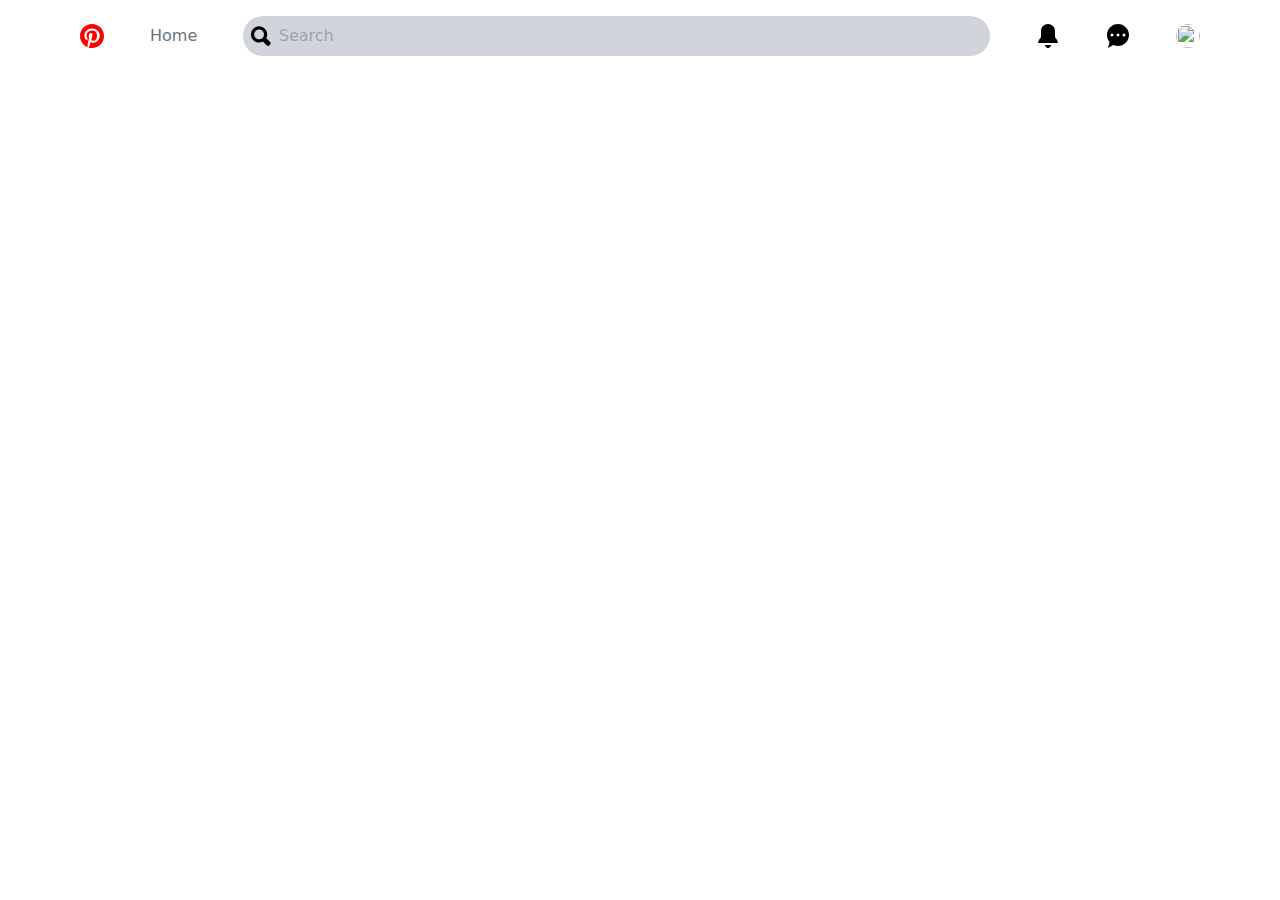
==== index.html @ 14dfcf89 "first commit" ====
<html lang="en">

<head>
    <meta charset="UTF-8">
    <meta name="viewport" content="width=device-width, initial-scale=1.0">
    <link rel="stylesheet" href="./CSS/output.css">
    <link rel="preconnect" href="https://fonts.googleapis.com">
    <link rel="preconnect" href="https://fonts.gstatic.com" crossorigin>
    <link
        href="https://fonts.googleapis.com/css2?family=Poppins:ital,wght@0,200;0,300;1,100;1,200&family=Roboto:ital,wght@0,300;1,300;1,400&display=swap"
        rel="stylesheet">
    <title>HBO</title>
</head>

<body class="m-0 p-0">
    <nav class="w-full fixed bg-white">
        <div class="flex justify-around p-4 lg:px-20 text-gray-500">
            <div class="flex justify-between items-center gap-2 lg:gap-4 w-full">
                <svg class="gUZ GjR U9O kVc" fill="red" height="24" width="24" viewBox="0 0 24 24" aria-hidden="true"
                    aria-label="" role="img">
                    <path
                        d="M0 12c0 5.123 3.211 9.497 7.73 11.218-.11-.937-.227-2.482.025-3.566.217-.932 1.401-5.938 1.401-5.938s-.357-.715-.357-1.774c0-1.66.962-2.9 2.161-2.9 1.02 0 1.512.765 1.512 1.682 0 1.025-.653 2.557-.99 3.978-.281 1.189.597 2.159 1.769 2.159 2.123 0 3.756-2.239 3.756-5.471 0-2.861-2.056-4.86-4.991-4.86-3.398 0-5.393 2.549-5.393 5.184 0 1.027.395 2.127.889 2.726a.36.36 0 0 1 .083.343c-.091.378-.293 1.189-.332 1.355-.053.218-.173.265-.4.159-1.492-.694-2.424-2.875-2.424-4.627 0-3.769 2.737-7.229 7.892-7.229 4.144 0 7.365 2.953 7.365 6.899 0 4.117-2.595 7.431-6.199 7.431-1.211 0-2.348-.63-2.738-1.373 0 0-.599 2.282-.744 2.84-.282 1.084-1.064 2.456-1.549 3.235C9.584 23.815 10.77 24 12 24c6.627 0 12-5.373 12-12S18.627 0 12 0 0 5.373 0 12">
                    </path>
                </svg>
                <P>Home</P>
                <svg class="gUZ ztu U9O kVc md:hidden" height="20" width="20" viewBox="0 0 24 24" aria-hidden="true"
                    aria-label="" role="img">
                    <path
                        d="M10 16c-3.31 0-6-2.69-6-6s2.69-6 6-6 6 2.69 6 6-2.69 6-6 6m13.12 2.88-4.26-4.26A9.842 9.842 0 0 0 20 10c0-5.52-4.48-10-10-10S0 4.48 0 10s4.48 10 10 10c1.67 0 3.24-.41 4.62-1.14l4.26 4.26a3 3 0 0 0 4.24 0 3 3 0 0 0 0-4.24">
                    </path>
                </svg>
                <div class="md:flex justify-start items-center hidden bg-gray-300 w-2/3 p-2 rounded-3xl">
                    <svg class="gUZ ztu U9O kVc" height="20" width="20" viewBox="0 0 24 24" aria-hidden="true"
                        aria-label="" role="img">
                        <path
                            d="M10 16c-3.31 0-6-2.69-6-6s2.69-6 6-6 6 2.69 6 6-2.69 6-6 6m13.12 2.88-4.26-4.26A9.842 9.842 0 0 0 20 10c0-5.52-4.48-10-10-10S0 4.48 0 10s4.48 10 10 10c1.67 0 3.24-.41 4.62-1.14l4.26 4.26a3 3 0 0 0 4.24 0 3 3 0 0 0 0-4.24">
                        </path>
                    </svg>
                    <input type="text" placeholder="Search"
                        class="bg-gray-300 border-none pl-2 w-full appearance-none focus:outline-none ">
                </div>

                <svg class="gUZ ztu U9O kVc" height="24" width="24" viewBox="0 0 24 24" aria-hidden="true" aria-label=""
                    role="img">
                    <path
                        d="M12 24c-1.66 0-3-1.34-3-3h6c0 1.66-1.34 3-3 3zm7-10.83c1.58 1.52 2.67 3.55 3 5.83H2c.33-2.28 1.42-4.31 3-5.83V7c0-3.87 3.13-7 7-7s7 3.13 7 7v6.17z">
                    </path>
                </svg>
                <svg class="Hn_ gUZ ztu U9O kVc" height="24" width="24" viewBox="0 0 24 24" aria-hidden="true"
                    aria-label="" role="img">
                    <path
                        d="M18 12.5a1.5 1.5 0 1 1 .001-3.001A1.5 1.5 0 0 1 18 12.5m-6 0a1.5 1.5 0 1 1 .001-3.001A1.5 1.5 0 0 1 12 12.5m-6 0a1.5 1.5 0 1 1 .001-3.001A1.5 1.5 0 0 1 6 12.5M12 0C5.925 0 1 4.925 1 11c0 2.653.94 5.086 2.504 6.986L2 24l5.336-3.049A10.93 10.93 0 0 0 12 22c6.075 0 11-4.925 11-11S18.075 0 12 0">
                    </path>
                </svg>
                <img alt="Karera Olivier" class="w-6 rounded-2xl hCL kVc L4E MIw" fetchpriority="auto" loading="auto"
                    src="https://i.pinimg.com/75x75_RS/62/78/2d/62782d106c6c6eb174f554edb1dd1403.jpg">
            </div>

        </div>
    </nav>

    

</body>

</html>
---- CSS/output.css ----
/*
! tailwindcss v3.3.2 | MIT License | https://tailwindcss.com
*/

/*
1. Prevent padding and border from affecting element width. (https://github.com/mozdevs/cssremedy/issues/4)
2. Allow adding a border to an element by just adding a border-width. (https://github.com/tailwindcss/tailwindcss/pull/116)
*/

*,
::before,
::after {
  box-sizing: border-box;
  /* 1 */
  border-width: 0;
  /* 2 */
  border-style: solid;
  /* 2 */
  border-color: #e5e7eb;
  /* 2 */
}

::before,
::after {
  --tw-content: '';
}

/*
1. Use a consistent sensible line-height in all browsers.
2. Prevent adjustments of font size after orientation changes in iOS.
3. Use a more readable tab size.
4. Use the user's configured `sans` font-family by default.
5. Use the user's configured `sans` font-feature-settings by default.
6. Use the user's configured `sans` font-variation-settings by default.
*/

html {
  line-height: 1.5;
  /* 1 */
  -webkit-text-size-adjust: 100%;
  /* 2 */
  -moz-tab-size: 4;
  /* 3 */
  -o-tab-size: 4;
     tab-size: 4;
  /* 3 */
  font-family: ui-sans-serif, system-ui, -apple-system, BlinkMacSystemFont, "Segoe UI", Roboto, "Helvetica Neue", Arial, "Noto Sans", sans-serif, "Apple Color Emoji", "Segoe UI Emoji", "Segoe UI Symbol", "Noto Color Emoji";
  /* 4 */
  font-feature-settings: normal;
  /* 5 */
  font-variation-settings: normal;
  /* 6 */
}

/*
1. Remove the margin in all browsers.
2. Inherit line-height from `html` so users can set them as a class directly on the `html` element.
*/

body {
  margin: 0;
  /* 1 */
  line-height: inherit;
  /* 2 */
}

/*
1. Add the correct height in Firefox.
2. Correct the inheritance of border color in Firefox. (https://bugzilla.mozilla.org/show_bug.cgi?id=190655)
3. Ensure horizontal rules are visible by default.
*/

hr {
  height: 0;
  /* 1 */
  color: inherit;
  /* 2 */
  border-top-width: 1px;
  /* 3 */
}

/*
Add the correct text decoration in Chrome, Edge, and Safari.
*/

abbr:where([title]) {
  -webkit-text-decoration: underline dotted;
          text-decoration: underline dotted;
}

/*
Remove the default font size and weight for headings.
*/

h1,
h2,
h3,
h4,
h5,
h6 {
  font-size: inherit;
  font-weight: inherit;
}

/*
Reset links to optimize for opt-in styling instead of opt-out.
*/

a {
  color: inherit;
  text-decoration: inherit;
}

/*
Add the correct font weight in Edge and Safari.
*/

b,
strong {
  font-weight: bolder;
}

/*
1. Use the user's configured `mono` font family by default.
2. Correct the odd `em` font sizing in all browsers.
*/

code,
kbd,
samp,
pre {
  font-family: ui-monospace, SFMono-Regular, Menlo, Monaco, Consolas, "Liberation Mono", "Courier New", monospace;
  /* 1 */
  font-size: 1em;
  /* 2 */
}

/*
Add the correct font size in all browsers.
*/

small {
  font-size: 80%;
}

/*
Prevent `sub` and `sup` elements from affecting the line height in all browsers.
*/

sub,
sup {
  font-size: 75%;
  line-height: 0;
  position: relative;
  vertical-align: baseline;
}

sub {
  bottom: -0.25em;
}

sup {
  top: -0.5em;
}

/*
1. Remove text indentation from table contents in Chrome and Safari. (https://bugs.chromium.org/p/chromium/issues/detail?id=999088, https://bugs.webkit.org/show_bug.cgi?id=201297)
2. Correct table border color inheritance in all Chrome and Safari. (https://bugs.chromium.org/p/chromium/issues/detail?id=935729, https://bugs.webkit.org/show_bug.cgi?id=195016)
3. Remove gaps between table borders by default.
*/

table {
  text-indent: 0;
  /* 1 */
  border-color: inherit;
  /* 2 */
  border-collapse: collapse;
  /* 3 */
}

/*
1. Change the font styles in all browsers.
2. Remove the margin in Firefox and Safari.
3. Remove default padding in all browsers.
*/

button,
input,
optgroup,
select,
textarea {
  font-family: inherit;
  /* 1 */
  font-size: 100%;
  /* 1 */
  font-weight: inherit;
  /* 1 */
  line-height: inherit;
  /* 1 */
  color: inherit;
  /* 1 */
  margin: 0;
  /* 2 */
  padding: 0;
  /* 3 */
}

/*
Remove the inheritance of text transform in Edge and Firefox.
*/

button,
select {
  text-transform: none;
}

/*
1. Correct the inability to style clickable types in iOS and Safari.
2. Remove default button styles.
*/

button,
[type='button'],
[type='reset'],
[type='submit'] {
  -webkit-appearance: button;
  /* 1 */
  background-color: transparent;
  /* 2 */
  background-image: none;
  /* 2 */
}

/*
Use the modern Firefox focus style for all focusable elements.
*/

:-moz-focusring {
  outline: auto;
}

/*
Remove the additional `:invalid` styles in Firefox. (https://github.com/mozilla/gecko-dev/blob/2f9eacd9d3d995c937b4251a5557d95d494c9be1/layout/style/res/forms.css#L728-L737)
*/

:-moz-ui-invalid {
  box-shadow: none;
}

/*
Add the correct vertical alignment in Chrome and Firefox.
*/

progress {
  vertical-align: baseline;
}

/*
Correct the cursor style of increment and decrement buttons in Safari.
*/

::-webkit-inner-spin-button,
::-webkit-outer-spin-button {
  height: auto;
}

/*
1. Correct the odd appearance in Chrome and Safari.
2. Correct the outline style in Safari.
*/

[type='search'] {
  -webkit-appearance: textfield;
  /* 1 */
  outline-offset: -2px;
  /* 2 */
}

/*
Remove the inner padding in Chrome and Safari on macOS.
*/

::-webkit-search-decoration {
  -webkit-appearance: none;
}

/*
1. Correct the inability to style clickable types in iOS and Safari.
2. Change font properties to `inherit` in Safari.
*/

::-webkit-file-upload-button {
  -webkit-appearance: button;
  /* 1 */
  font: inherit;
  /* 2 */
}

/*
Add the correct display in Chrome and Safari.
*/

summary {
  display: list-item;
}

/*
Removes the default spacing and border for appropriate elements.
*/

blockquote,
dl,
dd,
h1,
h2,
h3,
h4,
h5,
h6,
hr,
figure,
p,
pre {
  margin: 0;
}

fieldset {
  margin: 0;
  padding: 0;
}

legend {
  padding: 0;
}

ol,
ul,
menu {
  list-style: none;
  margin: 0;
  padding: 0;
}

/*
Prevent resizing textareas horizontally by default.
*/

textarea {
  resize: vertical;
}

/*
1. Reset the default placeholder opacity in Firefox. (https://github.com/tailwindlabs/tailwindcss/issues/3300)
2. Set the default placeholder color to the user's configured gray 400 color.
*/

input::-moz-placeholder, textarea::-moz-placeholder {
  opacity: 1;
  /* 1 */
  color: #9ca3af;
  /* 2 */
}

input::placeholder,
textarea::placeholder {
  opacity: 1;
  /* 1 */
  color: #9ca3af;
  /* 2 */
}

/*
Set the default cursor for buttons.
*/

button,
[role="button"] {
  cursor: pointer;
}

/*
Make sure disabled buttons don't get the pointer cursor.
*/

:disabled {
  cursor: default;
}

/*
1. Make replaced elements `display: block` by default. (https://github.com/mozdevs/cssremedy/issues/14)
2. Add `vertical-align: middle` to align replaced elements more sensibly by default. (https://github.com/jensimmons/cssremedy/issues/14#issuecomment-634934210)
   This can trigger a poorly considered lint error in some tools but is included by design.
*/

img,
svg,
video,
canvas,
audio,
iframe,
embed,
object {
  display: block;
  /* 1 */
  vertical-align: middle;
  /* 2 */
}

/*
Constrain images and videos to the parent width and preserve their intrinsic aspect ratio. (https://github.com/mozdevs/cssremedy/issues/14)
*/

img,
video {
  max-width: 100%;
  height: auto;
}

/* Make elements with the HTML hidden attribute stay hidden by default */

[hidden] {
  display: none;
}

*, ::before, ::after {
  --tw-border-spacing-x: 0;
  --tw-border-spacing-y: 0;
  --tw-translate-x: 0;
  --tw-translate-y: 0;
  --tw-rotate: 0;
  --tw-skew-x: 0;
  --tw-skew-y: 0;
  --tw-scale-x: 1;
  --tw-scale-y: 1;
  --tw-pan-x:  ;
  --tw-pan-y:  ;
  --tw-pinch-zoom:  ;
  --tw-scroll-snap-strictness: proximity;
  --tw-gradient-from-position:  ;
  --tw-gradient-via-position:  ;
  --tw-gradient-to-position:  ;
  --tw-ordinal:  ;
  --tw-slashed-zero:  ;
  --tw-numeric-figure:  ;
  --tw-numeric-spacing:  ;
  --tw-numeric-fraction:  ;
  --tw-ring-inset:  ;
  --tw-ring-offset-width: 0px;
  --tw-ring-offset-color: #fff;
  --tw-ring-color: rgb(59 130 246 / 0.5);
  --tw-ring-offset-shadow: 0 0 #0000;
  --tw-ring-shadow: 0 0 #0000;
  --tw-shadow: 0 0 #0000;
  --tw-shadow-colored: 0 0 #0000;
  --tw-blur:  ;
  --tw-brightness:  ;
  --tw-contrast:  ;
  --tw-grayscale:  ;
  --tw-hue-rotate:  ;
  --tw-invert:  ;
  --tw-saturate:  ;
  --tw-sepia:  ;
  --tw-drop-shadow:  ;
  --tw-backdrop-blur:  ;
  --tw-backdrop-brightness:  ;
  --tw-backdrop-contrast:  ;
  --tw-backdrop-grayscale:  ;
  --tw-backdrop-hue-rotate:  ;
  --tw-backdrop-invert:  ;
  --tw-backdrop-opacity:  ;
  --tw-backdrop-saturate:  ;
  --tw-backdrop-sepia:  ;
}

::backdrop {
  --tw-border-spacing-x: 0;
  --tw-border-spacing-y: 0;
  --tw-translate-x: 0;
  --tw-translate-y: 0;
  --tw-rotate: 0;
  --tw-skew-x: 0;
  --tw-skew-y: 0;
  --tw-scale-x: 1;
  --tw-scale-y: 1;
  --tw-pan-x:  ;
  --tw-pan-y:  ;
  --tw-pinch-zoom:  ;
  --tw-scroll-snap-strictness: proximity;
  --tw-gradient-from-position:  ;
  --tw-gradient-via-position:  ;
  --tw-gradient-to-position:  ;
  --tw-ordinal:  ;
  --tw-slashed-zero:  ;
  --tw-numeric-figure:  ;
  --tw-numeric-spacing:  ;
  --tw-numeric-fraction:  ;
  --tw-ring-inset:  ;
  --tw-ring-offset-width: 0px;
  --tw-ring-offset-color: #fff;
  --tw-ring-color: rgb(59 130 246 / 0.5);
  --tw-ring-offset-shadow: 0 0 #0000;
  --tw-ring-shadow: 0 0 #0000;
  --tw-shadow: 0 0 #0000;
  --tw-shadow-colored: 0 0 #0000;
  --tw-blur:  ;
  --tw-brightness:  ;
  --tw-contrast:  ;
  --tw-grayscale:  ;
  --tw-hue-rotate:  ;
  --tw-invert:  ;
  --tw-saturate:  ;
  --tw-sepia:  ;
  --tw-drop-shadow:  ;
  --tw-backdrop-blur:  ;
  --tw-backdrop-brightness:  ;
  --tw-backdrop-contrast:  ;
  --tw-backdrop-grayscale:  ;
  --tw-backdrop-hue-rotate:  ;
  --tw-backdrop-invert:  ;
  --tw-backdrop-opacity:  ;
  --tw-backdrop-saturate:  ;
  --tw-backdrop-sepia:  ;
}

.fixed {
  position: fixed;
}

.m-0 {
  margin: 0px;
}

.flex {
  display: flex;
}

.hidden {
  display: none;
}

.w-2\/3 {
  width: 66.666667%;
}

.w-6 {
  width: 1.5rem;
}

.w-full {
  width: 100%;
}

.appearance-none {
  -webkit-appearance: none;
     -moz-appearance: none;
          appearance: none;
}

.items-center {
  align-items: center;
}

.justify-start {
  justify-content: flex-start;
}

.justify-between {
  justify-content: space-between;
}

.justify-around {
  justify-content: space-around;
}

.gap-2 {
  gap: 0.5rem;
}

.rounded-2xl {
  border-radius: 1rem;
}

.rounded-3xl {
  border-radius: 1.5rem;
}

.border-none {
  border-style: none;
}

.bg-gray-300 {
  --tw-bg-opacity: 1;
  background-color: rgb(209 213 219 / var(--tw-bg-opacity));
}

.bg-white {
  --tw-bg-opacity: 1;
  background-color: rgb(255 255 255 / var(--tw-bg-opacity));
}

.p-0 {
  padding: 0px;
}

.p-2 {
  padding: 0.5rem;
}

.p-4 {
  padding: 1rem;
}

.pl-2 {
  padding-left: 0.5rem;
}

.text-gray-500 {
  --tw-text-opacity: 1;
  color: rgb(107 114 128 / var(--tw-text-opacity));
}

.focus\:outline-none:focus {
  outline: 2px solid transparent;
  outline-offset: 2px;
}

@media (min-width: 768px) {
  .md\:flex {
    display: flex;
  }

  .md\:hidden {
    display: none;
  }
}

@media (min-width: 1024px) {
  .lg\:gap-4 {
    gap: 1rem;
  }

  .lg\:px-20 {
    padding-left: 5rem;
    padding-right: 5rem;
  }
}
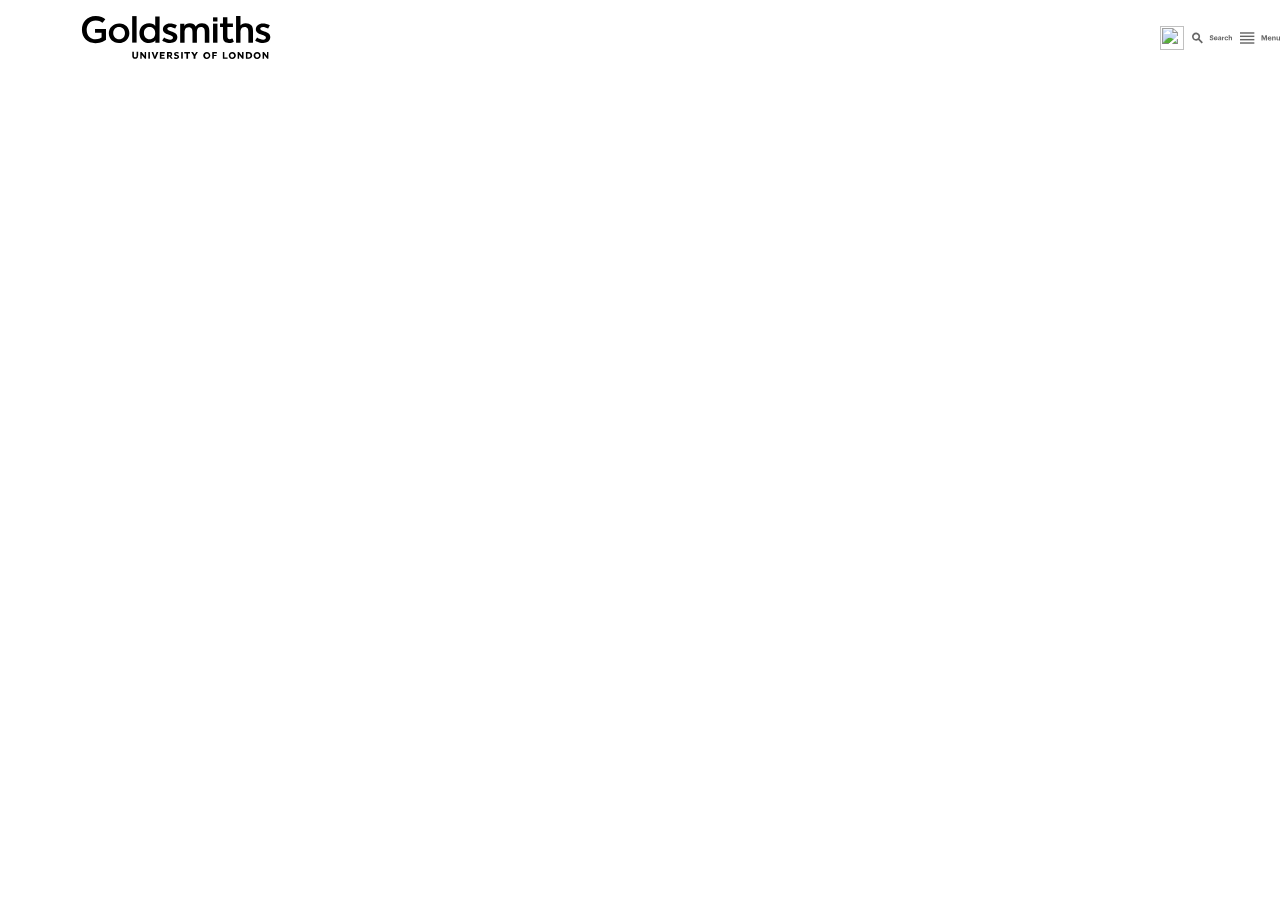
==== commit 1679c613: "second commit" ====
--- a/index.html
+++ b/index.html
@@ -9,57 +9,48 @@
     <link
         href="https://fonts.googleapis.com/css2?family=Poppins:ital,wght@0,200;0,300;1,100;1,200&family=Roboto:ital,wght@0,300;1,300;1,400&display=swap"
         rel="stylesheet">
-    <title>HBO</title>
+    <title>gold</title>
 </head>
 
 <body class="m-0 p-0">
     <nav class="w-full fixed bg-white">
         <div class="flex justify-around p-4 lg:px-20 text-gray-500">
-            <div class="flex justify-between items-center gap-2 lg:gap-4 w-full">
-                <svg class="gUZ GjR U9O kVc" fill="red" height="24" width="24" viewBox="0 0 24 24" aria-hidden="true"
-                    aria-label="" role="img">
-                    <path
-                        d="M0 12c0 5.123 3.211 9.497 7.73 11.218-.11-.937-.227-2.482.025-3.566.217-.932 1.401-5.938 1.401-5.938s-.357-.715-.357-1.774c0-1.66.962-2.9 2.161-2.9 1.02 0 1.512.765 1.512 1.682 0 1.025-.653 2.557-.99 3.978-.281 1.189.597 2.159 1.769 2.159 2.123 0 3.756-2.239 3.756-5.471 0-2.861-2.056-4.86-4.991-4.86-3.398 0-5.393 2.549-5.393 5.184 0 1.027.395 2.127.889 2.726a.36.36 0 0 1 .083.343c-.091.378-.293 1.189-.332 1.355-.053.218-.173.265-.4.159-1.492-.694-2.424-2.875-2.424-4.627 0-3.769 2.737-7.229 7.892-7.229 4.144 0 7.365 2.953 7.365 6.899 0 4.117-2.595 7.431-6.199 7.431-1.211 0-2.348-.63-2.738-1.373 0 0-.599 2.282-.744 2.84-.282 1.084-1.064 2.456-1.549 3.235C9.584 23.815 10.77 24 12 24c6.627 0 12-5.373 12-12S18.627 0 12 0 0 5.373 0 12">
-                    </path>
-                </svg>
-                <P>Home</P>
-                <svg class="gUZ ztu U9O kVc md:hidden" height="20" width="20" viewBox="0 0 24 24" aria-hidden="true"
-                    aria-label="" role="img">
-                    <path
-                        d="M10 16c-3.31 0-6-2.69-6-6s2.69-6 6-6 6 2.69 6 6-2.69 6-6 6m13.12 2.88-4.26-4.26A9.842 9.842 0 0 0 20 10c0-5.52-4.48-10-10-10S0 4.48 0 10s4.48 10 10 10c1.67 0 3.24-.41 4.62-1.14l4.26 4.26a3 3 0 0 0 4.24 0 3 3 0 0 0 0-4.24">
-                    </path>
-                </svg>
-                <div class="md:flex justify-start items-center hidden bg-gray-300 w-2/3 p-2 rounded-3xl">
-                    <svg class="gUZ ztu U9O kVc" height="20" width="20" viewBox="0 0 24 24" aria-hidden="true"
+            <div class="flex justify-between items-center lg:gap-2 w-full">
+                <img class="w-28 md:w-48" src="./asset/logo (1).svg" alt="">
+                <div class="flex gap-2">
+                    <img class="w-6" src="https://www.gold.ac.uk/assets/img/svg/sprite/charm-menu-staff-students-mobile.svg" alt=""
+                        srcset="">
+                    <svg class="gUZ ztu U9O kVc lg:hidden" height="20" width="20" viewBox="0 0 24 24" aria-hidden="true"
                         aria-label="" role="img">
-                        <path
+                        <path fill="#5a5858"
                             d="M10 16c-3.31 0-6-2.69-6-6s2.69-6 6-6 6 2.69 6 6-2.69 6-6 6m13.12 2.88-4.26-4.26A9.842 9.842 0 0 0 20 10c0-5.52-4.48-10-10-10S0 4.48 0 10s4.48 10 10 10c1.67 0 3.24-.41 4.62-1.14l4.26 4.26a3 3 0 0 0 4.24 0 3 3 0 0 0 0-4.24">
                         </path>
                     </svg>
-                    <input type="text" placeholder="Search"
-                        class="bg-gray-300 border-none pl-2 w-full appearance-none focus:outline-none ">
+                    <img class="hidden lg:block" src="./asset/charm-menu-search.svg" alt="" srcset="">
+                    <svg class="w-4 lg:hidden" viewBox="0 0 24 24" fill="none" xmlns="http://www.w3.org/2000/svg" stroke="#5a5858">
+                        <g id="SVGRepo_bgCarrier" stroke-width="0"></g>
+                        <g id="SVGRepo_tracerCarrier" stroke-linecap="round" stroke-linejoin="round"></g>
+                        <g id="SVGRepo_iconCarrier">
+                            <path
+                                d="M1 12C1 11.4477 1.44772 11 2 11H22C22.5523 11 23 11.4477 23 12C23 12.5523 22.5523 13 22 13H2C1.44772 13 1 12.5523 1 12Z"
+                                fill="#5a5858"></path>
+                            <path
+                                d="M1 4C1 3.44772 1.44772 3 2 3H22C22.5523 3 23 3.44772 23 4C23 4.55228 22.5523 5 22 5H2C1.44772 5 1 4.55228 1 4Z"
+                                fill="#5a5858"></path>
+                            <path
+                                d="M1 20C1 19.4477 1.44772 19 2 19H22C22.5523 19 23 19.4477 23 20C23 20.5523 22.5523 21 22 21H2C1.44772 21 1 20.5523 1 20Z"
+                                fill="#5a5858"></path>
+                        </g>
+                    </svg>
+                    <img class="hidden lg:block" src="./asset/charm-menu.svg" alt="" srcset="">
                 </div>
 
-                <svg class="gUZ ztu U9O kVc" height="24" width="24" viewBox="0 0 24 24" aria-hidden="true" aria-label=""
-                    role="img">
-                    <path
-                        d="M12 24c-1.66 0-3-1.34-3-3h6c0 1.66-1.34 3-3 3zm7-10.83c1.58 1.52 2.67 3.55 3 5.83H2c.33-2.28 1.42-4.31 3-5.83V7c0-3.87 3.13-7 7-7s7 3.13 7 7v6.17z">
-                    </path>
-                </svg>
-                <svg class="Hn_ gUZ ztu U9O kVc" height="24" width="24" viewBox="0 0 24 24" aria-hidden="true"
-                    aria-label="" role="img">
-                    <path
-                        d="M18 12.5a1.5 1.5 0 1 1 .001-3.001A1.5 1.5 0 0 1 18 12.5m-6 0a1.5 1.5 0 1 1 .001-3.001A1.5 1.5 0 0 1 12 12.5m-6 0a1.5 1.5 0 1 1 .001-3.001A1.5 1.5 0 0 1 6 12.5M12 0C5.925 0 1 4.925 1 11c0 2.653.94 5.086 2.504 6.986L2 24l5.336-3.049A10.93 10.93 0 0 0 12 22c6.075 0 11-4.925 11-11S18.075 0 12 0">
-                    </path>
-                </svg>
-                <img alt="Karera Olivier" class="w-6 rounded-2xl hCL kVc L4E MIw" fetchpriority="auto" loading="auto"
-                    src="https://i.pinimg.com/75x75_RS/62/78/2d/62782d106c6c6eb174f554edb1dd1403.jpg">
             </div>
 
         </div>
     </nav>
 
-    
+
 
 </body>
 
--- a/CSS/output.css
+++ b/CSS/output.css
@@ -550,6 +550,30 @@
   width: 100%;
 }
 
+.w-20 {
+  width: 5rem;
+}
+
+.w-10 {
+  width: 2.5rem;
+}
+
+.w-40 {
+  width: 10rem;
+}
+
+.w-32 {
+  width: 8rem;
+}
+
+.w-28 {
+  width: 7rem;
+}
+
+.w-4 {
+  width: 1rem;
+}
+
 .appearance-none {
   -webkit-appearance: none;
      -moz-appearance: none;
@@ -584,8 +608,17 @@
   border-radius: 1.5rem;
 }
 
+.border {
+  border-width: 1px;
+}
+
 .border-none {
   border-style: none;
+}
+
+.border-black {
+  --tw-border-opacity: 1;
+  border-color: rgb(0 0 0 / var(--tw-border-opacity));
 }
 
 .bg-gray-300 {
@@ -632,11 +665,31 @@
   .md\:hidden {
     display: none;
   }
+
+  .md\:w-4 {
+    width: 1rem;
+  }
+
+  .md\:w-48 {
+    width: 12rem;
+  }
 }
 
 @media (min-width: 1024px) {
+  .lg\:block {
+    display: block;
+  }
+
+  .lg\:hidden {
+    display: none;
+  }
+
   .lg\:gap-4 {
     gap: 1rem;
+  }
+
+  .lg\:gap-2 {
+    gap: 0.5rem;
   }
 
   .lg\:px-20 {
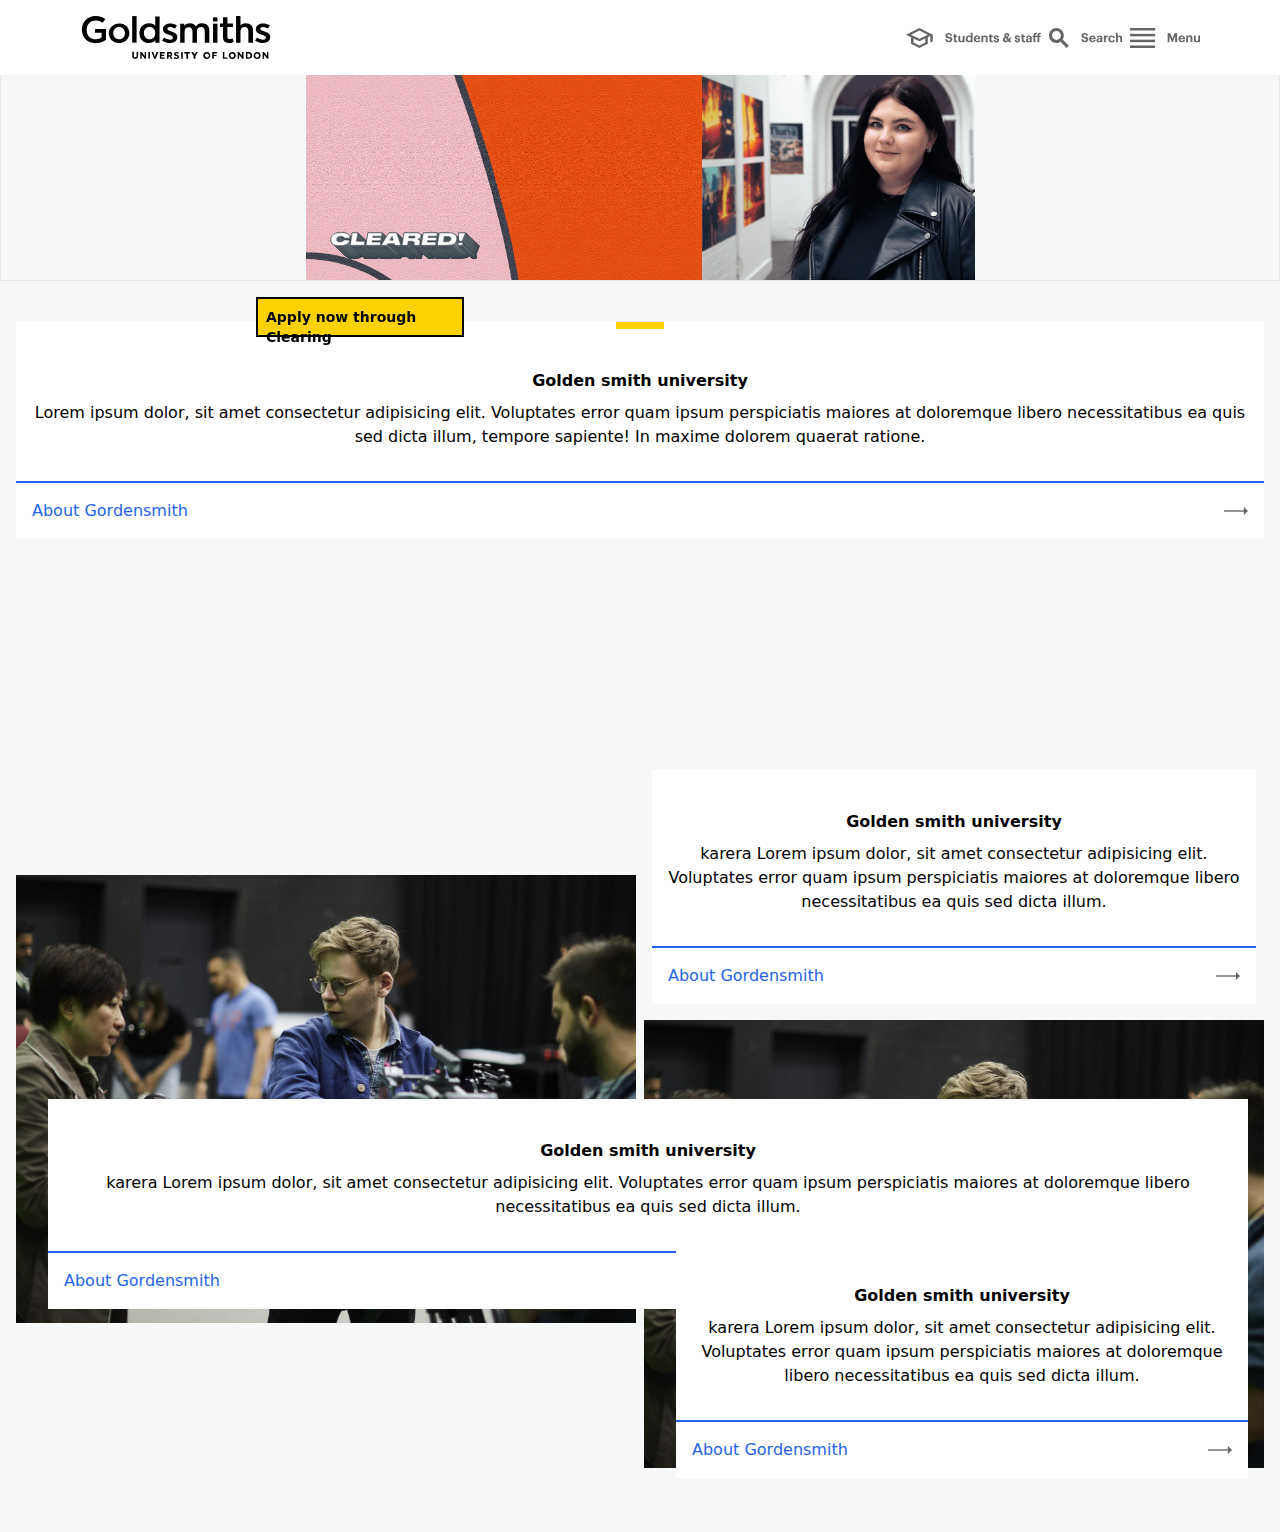
==== commit ceb12951: "second commit" ====
--- a/index.html
+++ b/index.html
@@ -15,10 +15,12 @@
 <body class="m-0 p-0">
     <nav class="w-full fixed bg-white">
         <div class="flex justify-around p-4 lg:px-20 text-gray-500">
-            <div class="flex justify-between items-center lg:gap-2 w-full">
+            <div class="flex justify-between items-center lg:gap-4 w-full">
                 <img class="w-28 md:w-48" src="./asset/logo (1).svg" alt="">
-                <div class="flex gap-2">
-                    <img class="w-6" src="https://www.gold.ac.uk/assets/img/svg/sprite/charm-menu-staff-students-mobile.svg" alt=""
+                <div class="flex justify-center items-center gap-2">
+                    <!-- small device -->
+                    <img class="w-6 lg:hidden"
+                        src="https://www.gold.ac.uk/assets/img/svg/sprite/charm-menu-staff-students-mobile.svg" alt=""
                         srcset="">
                     <svg class="gUZ ztu U9O kVc lg:hidden" height="20" width="20" viewBox="0 0 24 24" aria-hidden="true"
                         aria-label="" role="img">
@@ -26,8 +28,8 @@
                             d="M10 16c-3.31 0-6-2.69-6-6s2.69-6 6-6 6 2.69 6 6-2.69 6-6 6m13.12 2.88-4.26-4.26A9.842 9.842 0 0 0 20 10c0-5.52-4.48-10-10-10S0 4.48 0 10s4.48 10 10 10c1.67 0 3.24-.41 4.62-1.14l4.26 4.26a3 3 0 0 0 4.24 0 3 3 0 0 0 0-4.24">
                         </path>
                     </svg>
-                    <img class="hidden lg:block" src="./asset/charm-menu-search.svg" alt="" srcset="">
-                    <svg class="w-4 lg:hidden" viewBox="0 0 24 24" fill="none" xmlns="http://www.w3.org/2000/svg" stroke="#5a5858">
+                    <svg class="w-4 lg:hidden" viewBox="0 0 24 24" fill="none" xmlns="http://www.w3.org/2000/svg"
+                        stroke="#5a5858">
                         <g id="SVGRepo_bgCarrier" stroke-width="0"></g>
                         <g id="SVGRepo_tracerCarrier" stroke-linecap="round" stroke-linejoin="round"></g>
                         <g id="SVGRepo_iconCarrier">
@@ -42,14 +44,122 @@
                                 fill="#5a5858"></path>
                         </g>
                     </svg>
-                    <img class="hidden lg:block" src="./asset/charm-menu.svg" alt="" srcset="">
+                    <!-- large devices -->
+                    <img class="hidden lg:block h-5" src="./asset//charm-menu-staff-students.svg" alt="" srcset="">
+                    <img class="hidden lg:block h-5" src="./asset/charm-menu-search.svg" alt="" srcset="">
+
+                    <img class="h-5 hidden lg:block" src="./asset/charm-menu.svg" alt="" srcset="">
                 </div>
 
             </div>
 
         </div>
     </nav>
+    <div class="bg-[#F6F7F7] pt-14">
+        <div class="bg-[#F6F7F7]">
+            <div class="h-1/2">
+                <div class="h-1/2 border ">
+                    <img class="h-10 absolute right-[25%] left-[25%] top-[25%]" src="./asset/CLEARED[79].svg" alt=""
+                        srcset="">
+                    <p
+                        class="h-10 absolute w-52 right-[25%] left-[20%] top-[33%] bg-[#FED100] text-sm font-semibold pt-2 pl-2 border-2 border-black">
+                        Apply now through Clearing</p>
 
+                    <div class="h-full w-full"
+                        style="background-image: url(./asset/clearing-homepage-1-compressed.jpeg); background-size:contain;  background-position: center; background-repeat: no-repeat;">
+                    </div>
+                </div>
+                <div class="mx-4 my-10 bg-white ">
+                    <hr class="w-12 h-2 mt-0 bg-[#FED100] m-auto">
+                    <div class="py-8 px-4">
+                        <h1 class="text-center font-semibold py-2">Golden smith university</h1>
+                        <p class="text-center">Lorem ipsum dolor, sit amet consectetur adipisicing elit. Voluptates
+                            error quam ipsum perspiciatis
+                            maiores at doloremque libero necessitatibus ea quis sed dicta illum, tempore sapiente! In
+                            maxime
+                            dolorem quaerat ratione.</p>
+                    </div>
+                    <div class="py-4 px-4 flex justify-between items-center border-blue-600 border-t-2">
+                        <p class="flex justify-between text-blue-600">
+                            About Gordensmith
+                        </p>
+                        <img src="./asset/icon-more-666.svg" alt="">
+                    </div>
+
+
+                </div>
+
+            </div>
+            <!-- second divs -->
+            <div class="grid gap-2 items-center justify-center md:grid-cols-2 mt-56 px-4">
+                <div class="grid h-[32rem]">
+        
+                    <div class=" bottom-1">
+                        <img src="./asset//homepage_hero_march_23.jpeg" alt="" srcset="">
+                    </div>
+                    <div class="absolute bg-white mt-56 mx-8 z-10">
+                        <div class="py-8 px-4">
+                            <h1 class="text-center font-semibold py-2">Golden smith university</h1>
+                            <p class="text-center">karera Lorem ipsum dolor, sit amet consectetur adipisicing elit. Voluptates
+                                error quam ipsum perspiciatis
+                                maiores at doloremque libero necessitatibus ea quis sed dicta illum.</p>
+                        </div>
+                        <div class=" py-4 px-4 flex justify-between items-center border-blue-600 border-t-2">
+                            <p class="flex justify-between text-blue-600">
+                                About Gordensmith
+                            </p>
+                            <img src="./asset/icon-more-666.svg" alt="">
+                        </div>
+
+                    </div>
+
+                </div>
+                <div>
+                    <div class="bg-white mt-10 mx-2 my-4">
+                        <div class="py-8 px-4">
+                            <h1 class="text-center font-semibold py-2">Golden smith university</h1>
+                            <p class="text-center">karera Lorem ipsum dolor, sit amet consectetur adipisicing elit. Voluptates
+                                error quam ipsum perspiciatis
+                                maiores at doloremque libero necessitatibus ea quis sed dicta illum.</p>
+                        </div>
+                        <div class=" py-4 px-4 flex justify-between items-center border-blue-600 border-t-2">
+                            <p class="flex justify-between text-blue-600">
+                                About Gordensmith
+                            </p>
+                            <img src="./asset/icon-more-666.svg" alt="">
+                        </div>
+
+                    </div>
+                    <div class="grid h-[32rem]">
+        
+                        <div class=" bottom-1">
+                            <img src="./asset//homepage_hero_march_23.jpeg" alt="" srcset="">
+                        </div>
+                        <div class="absolute bg-white mt-56 mx-8 z-10">
+                            <div class="py-8 px-4">
+                                <h1 class="text-center font-semibold py-2">Golden smith university</h1>
+                                <p class="text-center">karera Lorem ipsum dolor, sit amet consectetur adipisicing elit. Voluptates
+                                    error quam ipsum perspiciatis
+                                    maiores at doloremque libero necessitatibus ea quis sed dicta illum.</p>
+                            </div>
+                            <div class=" py-4 px-4 flex justify-between items-center border-blue-600 border-t-2">
+                                <p class="flex justify-between text-blue-600">
+                                    About Gordensmith
+                                </p>
+                                <img src="./asset/icon-more-666.svg" alt="">
+                            </div>
+    
+                        </div>
+    
+                    </div>
+                </div>
+
+            </div>
+
+        </div>
+
+
+    </div>
 
 
 </body>
--- a/CSS/output.css
+++ b/CSS/output.css
@@ -526,18 +526,292 @@
   position: fixed;
 }
 
+.absolute {
+  position: absolute;
+}
+
+.bottom-1 {
+  bottom: 0.25rem;
+}
+
+.left-0 {
+  left: 0px;
+}
+
+.right-0 {
+  right: 0px;
+}
+
+.right-1\/2 {
+  right: 50%;
+}
+
+.right-1\/4 {
+  right: 25%;
+}
+
+.right-\[\] {
+  right: ;
+}
+
+.right-\[50\%\] {
+  right: 50%;
+}
+
+.left-\[\] {
+  left: ;
+}
+
+.left-\[50\] {
+  left: 50;
+}
+
+.left-\[50\%\] {
+  left: 50%;
+}
+
+.left-\[\%\] {
+  left: %;
+}
+
+.left-\[25\%\] {
+  left: 25%;
+}
+
+.right-\[25\%\] {
+  right: 25%;
+}
+
+.top-\[\] {
+  top: ;
+}
+
+.top-\[50\%\] {
+  top: 50%;
+}
+
+.top-\[25\%\] {
+  top: 25%;
+}
+
+.top-\[35\%\] {
+  top: 35%;
+}
+
+.top-\[33\%\] {
+  top: 33%;
+}
+
+.top-\[40\%\] {
+  top: 40%;
+}
+
+.top-6 {
+  top: 1.5rem;
+}
+
+.bottom-6 {
+  bottom: 1.5rem;
+}
+
+.-bottom-6 {
+  bottom: -1.5rem;
+}
+
+.-top-6 {
+  top: -1.5rem;
+}
+
+.bottom-0 {
+  bottom: 0px;
+}
+
+.top-\[30\%\] {
+  top: 30%;
+}
+
+.top-1 {
+  top: 0.25rem;
+}
+
+.left-\[20\%\] {
+  left: 20%;
+}
+
+.z-10 {
+  z-index: 10;
+}
+
 .m-0 {
   margin: 0px;
 }
 
+.m-auto {
+  margin: auto;
+}
+
+.m-4 {
+  margin: 1rem;
+}
+
+.mx-4 {
+  margin-left: 1rem;
+  margin-right: 1rem;
+}
+
+.my-8 {
+  margin-top: 2rem;
+  margin-bottom: 2rem;
+}
+
+.my-10 {
+  margin-top: 2.5rem;
+  margin-bottom: 2.5rem;
+}
+
+.mx-8 {
+  margin-left: 2rem;
+  margin-right: 2rem;
+}
+
+.mx-2 {
+  margin-left: 0.5rem;
+  margin-right: 0.5rem;
+}
+
+.my-4 {
+  margin-top: 1rem;
+  margin-bottom: 1rem;
+}
+
+.mt-0 {
+  margin-top: 0px;
+}
+
+.mb-4 {
+  margin-bottom: 1rem;
+}
+
+.mt-20 {
+  margin-top: 5rem;
+}
+
+.mt-44 {
+  margin-top: 11rem;
+}
+
+.mt-48 {
+  margin-top: 12rem;
+}
+
+.mt-12 {
+  margin-top: 3rem;
+}
+
+.mt-32 {
+  margin-top: 8rem;
+}
+
+.mt-52 {
+  margin-top: 13rem;
+}
+
+.mt-56 {
+  margin-top: 14rem;
+}
+
+.mt-60 {
+  margin-top: 15rem;
+}
+
+.mt-64 {
+  margin-top: 16rem;
+}
+
+.mt-10 {
+  margin-top: 2.5rem;
+}
+
 .flex {
   display: flex;
 }
 
+.grid {
+  display: grid;
+}
+
 .hidden {
   display: none;
 }
 
+.h-8 {
+  height: 2rem;
+}
+
+.h-5 {
+  height: 1.25rem;
+}
+
+.h-6 {
+  height: 1.5rem;
+}
+
+.h-4\/5 {
+  height: 80%;
+}
+
+.h-1\/2 {
+  height: 50%;
+}
+
+.h-10 {
+  height: 2.5rem;
+}
+
+.h-1 {
+  height: 0.25rem;
+}
+
+.h-auto {
+  height: auto;
+}
+
+.h-3\/5 {
+  height: 60%;
+}
+
+.h-full {
+  height: 100%;
+}
+
+.h-2 {
+  height: 0.5rem;
+}
+
+.h-screen {
+  height: 100vh;
+}
+
+.h-2\/3 {
+  height: 66.666667%;
+}
+
+.h-96 {
+  height: 24rem;
+}
+
+.h-\[\] {
+  height: ;
+}
+
+.h-\[28rem\] {
+  height: 28rem;
+}
+
+.h-\[32rem\] {
+  height: 32rem;
+}
+
 .w-2\/3 {
   width: 66.666667%;
 }
@@ -572,6 +846,26 @@
 
 .w-4 {
   width: 1rem;
+}
+
+.w-5 {
+  width: 1.25rem;
+}
+
+.w-12 {
+  width: 3rem;
+}
+
+.w-3 {
+  width: 0.75rem;
+}
+
+.w-56 {
+  width: 14rem;
+}
+
+.w-52 {
+  width: 13rem;
 }
 
 .appearance-none {
@@ -580,6 +874,10 @@
           appearance: none;
 }
 
+.grid-flow-dense {
+  grid-auto-flow: dense;
+}
+
 .items-center {
   align-items: center;
 }
@@ -588,6 +886,10 @@
   justify-content: flex-start;
 }
 
+.justify-center {
+  justify-content: center;
+}
+
 .justify-between {
   justify-content: space-between;
 }
@@ -610,6 +912,22 @@
 
 .border {
   border-width: 1px;
+}
+
+.border-2 {
+  border-width: 2px;
+}
+
+.border-t {
+  border-top-width: 1px;
+}
+
+.border-t-2 {
+  border-top-width: 2px;
+}
+
+.border-b {
+  border-bottom-width: 1px;
 }
 
 .border-none {
@@ -621,6 +939,16 @@
   border-color: rgb(0 0 0 / var(--tw-border-opacity));
 }
 
+.border-blue-600 {
+  --tw-border-opacity: 1;
+  border-color: rgb(37 99 235 / var(--tw-border-opacity));
+}
+
+.border-t-blue-700 {
+  --tw-border-opacity: 1;
+  border-top-color: rgb(29 78 216 / var(--tw-border-opacity));
+}
+
 .bg-gray-300 {
   --tw-bg-opacity: 1;
   background-color: rgb(209 213 219 / var(--tw-bg-opacity));
@@ -631,6 +959,28 @@
   background-color: rgb(255 255 255 / var(--tw-bg-opacity));
 }
 
+.bg-\[\] {
+  background-color: ;
+}
+
+.bg-\[\#\] {
+  background-color: #;
+}
+
+.bg-\[\#F6F7F7\] {
+  --tw-bg-opacity: 1;
+  background-color: rgb(246 247 247 / var(--tw-bg-opacity));
+}
+
+.bg-\[\#FED100\] {
+  --tw-bg-opacity: 1;
+  background-color: rgb(254 209 0 / var(--tw-bg-opacity));
+}
+
+.bg-\[\#FE\] {
+  background-color: #FE;
+}
+
 .p-0 {
   padding: 0px;
 }
@@ -643,13 +993,80 @@
   padding: 1rem;
 }
 
+.py-4 {
+  padding-top: 1rem;
+  padding-bottom: 1rem;
+}
+
+.py-8 {
+  padding-top: 2rem;
+  padding-bottom: 2rem;
+}
+
+.px-4 {
+  padding-left: 1rem;
+  padding-right: 1rem;
+}
+
+.py-2 {
+  padding-top: 0.5rem;
+  padding-bottom: 0.5rem;
+}
+
+.px-8 {
+  padding-left: 2rem;
+  padding-right: 2rem;
+}
+
 .pl-2 {
   padding-left: 0.5rem;
+}
+
+.pt-12 {
+  padding-top: 3rem;
+}
+
+.pt-16 {
+  padding-top: 4rem;
+}
+
+.pt-14 {
+  padding-top: 3.5rem;
+}
+
+.pt-2 {
+  padding-top: 0.5rem;
+}
+
+.pt-8 {
+  padding-top: 2rem;
+}
+
+.pt-6 {
+  padding-top: 1.5rem;
+}
+
+.text-center {
+  text-align: center;
+}
+
+.text-sm {
+  font-size: 0.875rem;
+  line-height: 1.25rem;
+}
+
+.font-semibold {
+  font-weight: 600;
 }
 
 .text-gray-500 {
   --tw-text-opacity: 1;
   color: rgb(107 114 128 / var(--tw-text-opacity));
+}
+
+.text-blue-600 {
+  --tw-text-opacity: 1;
+  color: rgb(37 99 235 / var(--tw-text-opacity));
 }
 
 .focus\:outline-none:focus {
@@ -673,6 +1090,10 @@
   .md\:w-48 {
     width: 12rem;
   }
+
+  .md\:grid-cols-2 {
+    grid-template-columns: repeat(2, minmax(0, 1fr));
+  }
 }
 
 @media (min-width: 1024px) {
@@ -682,6 +1103,10 @@
 
   .lg\:hidden {
     display: none;
+  }
+
+  .lg\:w-10 {
+    width: 2.5rem;
   }
 
   .lg\:gap-4 {
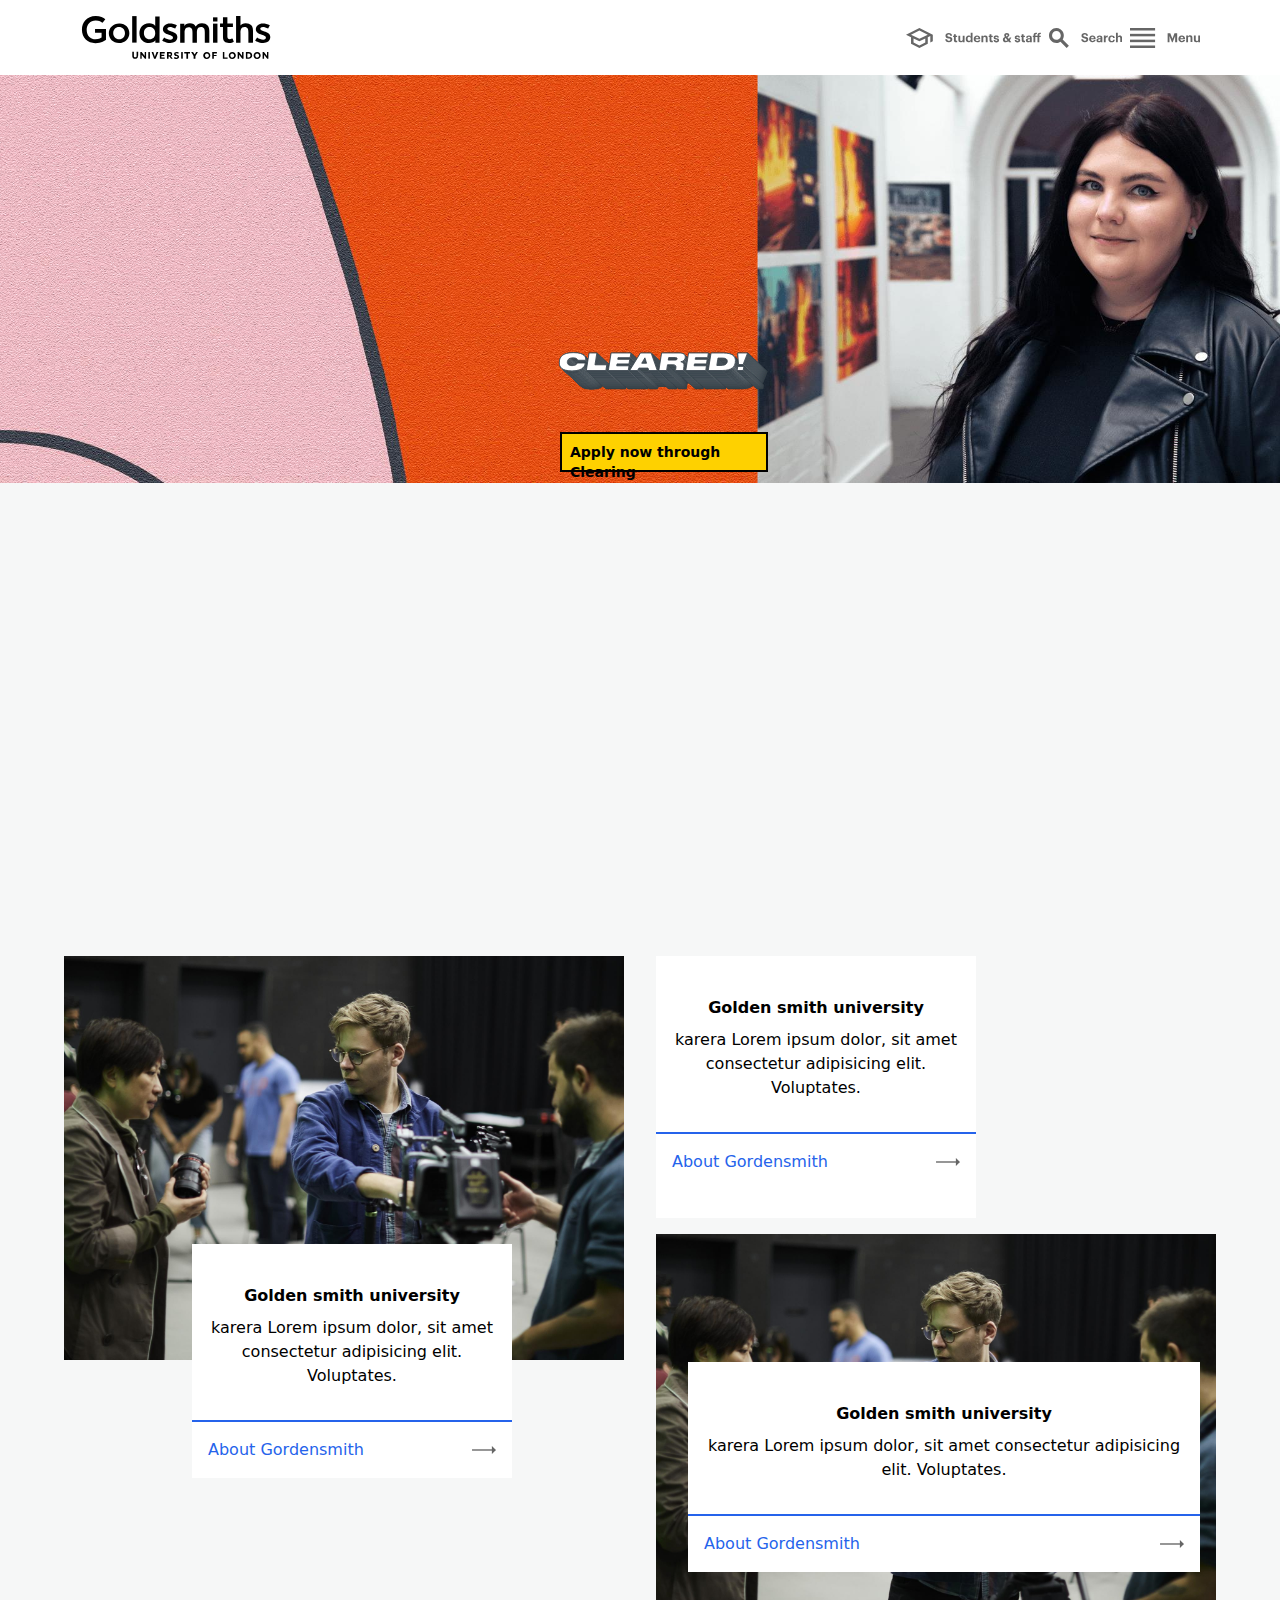
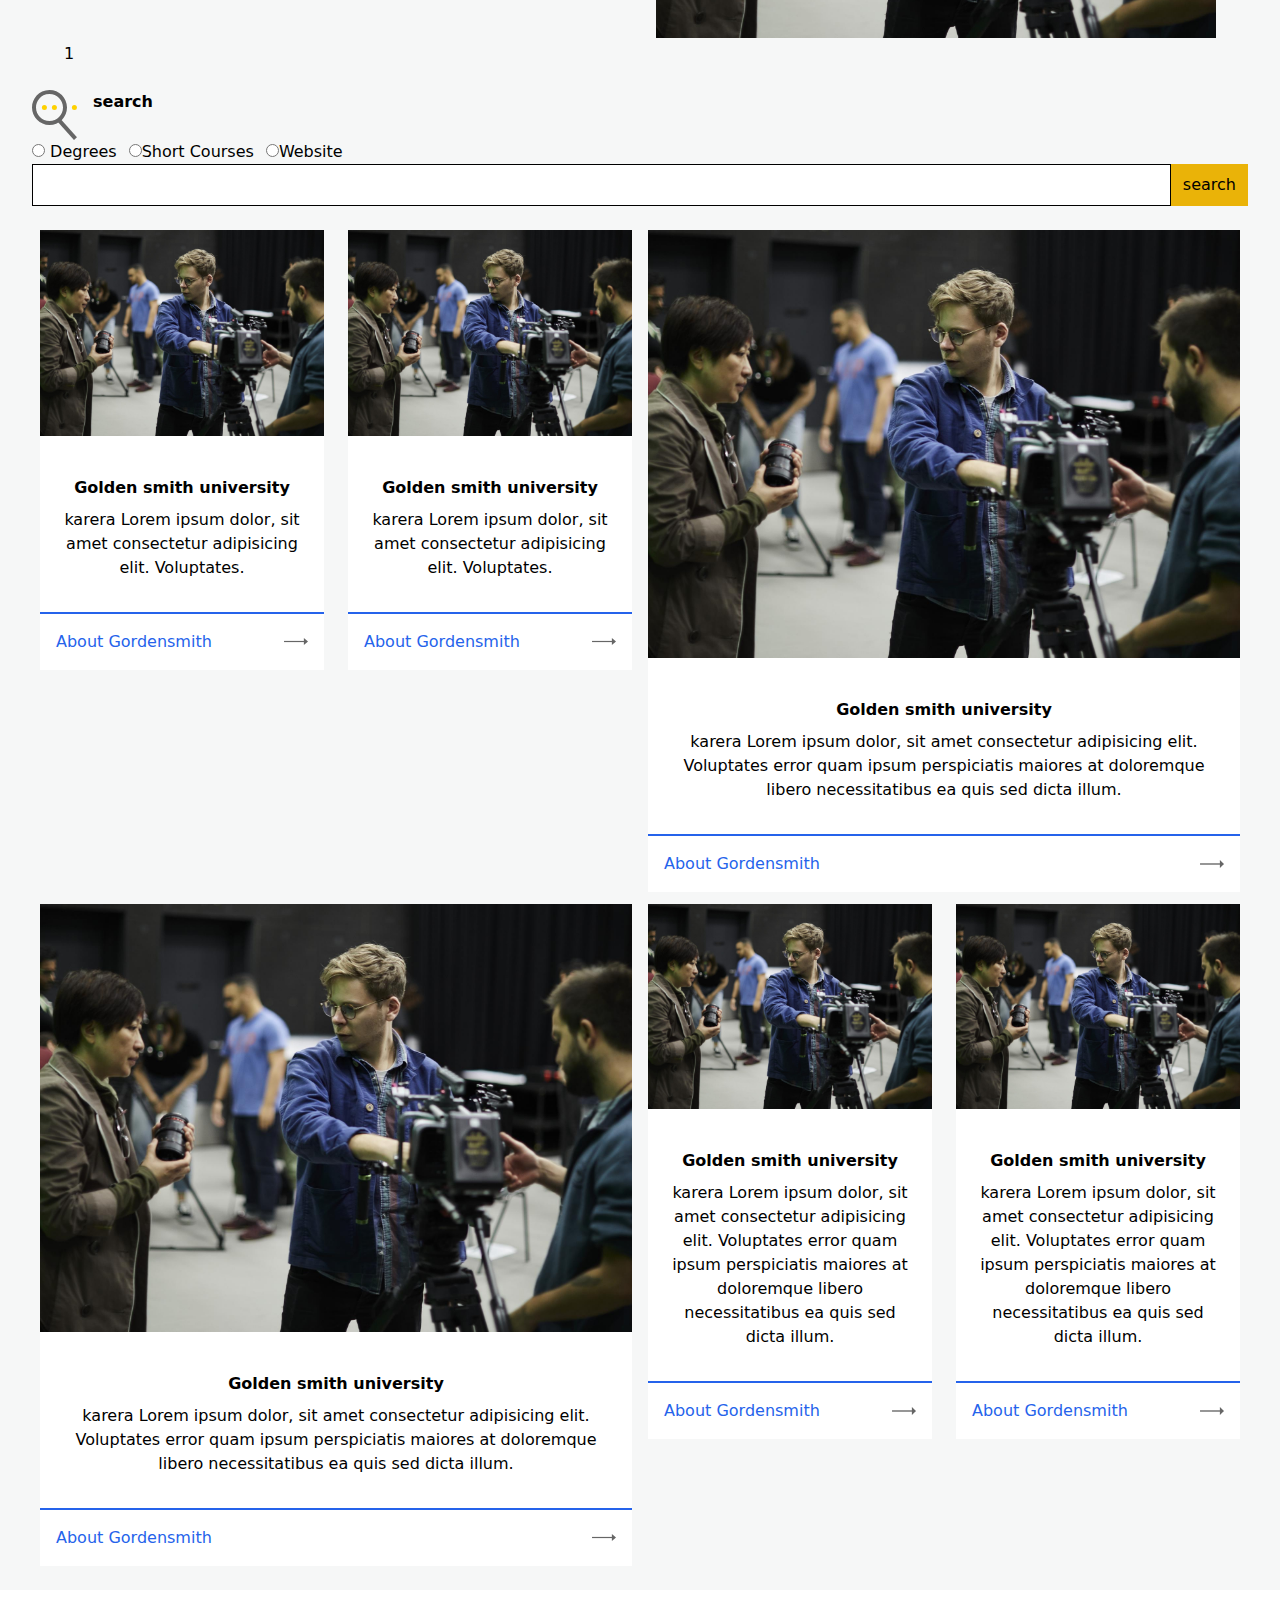
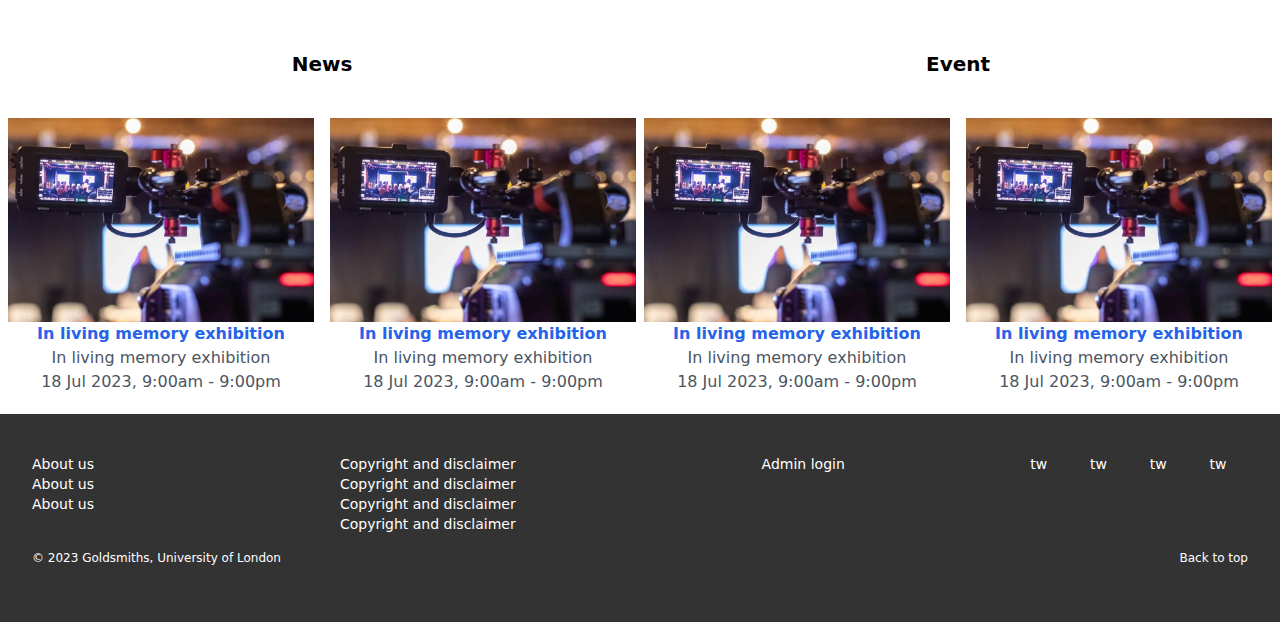
==== commit 7a2f93d2: "impossible" ====
--- a/index.html
+++ b/index.html
@@ -13,7 +13,7 @@
 </head>
 
 <body class="m-0 p-0">
-    <nav class="w-full fixed bg-white">
+    <nav class="w-full fixed bg-white z-50">
         <div class="flex justify-around p-4 lg:px-20 text-gray-500">
             <div class="flex justify-between items-center lg:gap-4 w-full">
                 <img class="w-28 md:w-48" src="./asset/logo (1).svg" alt="">
@@ -55,9 +55,9 @@
 
         </div>
     </nav>
-    <div class="bg-[#F6F7F7] pt-14">
+    <div class="bg-[#F6F7F7] pt-14 pb-6">
         <div class="bg-[#F6F7F7]">
-            <div class="h-1/2">
+            <div class="h-1/2 md:hidden">
                 <div class="h-1/2 border ">
                     <img class="h-10 absolute right-[25%] left-[25%] top-[25%]" src="./asset/CLEARED[79].svg" alt=""
                         srcset="">
@@ -69,40 +69,142 @@
                         style="background-image: url(./asset/clearing-homepage-1-compressed.jpeg); background-size:contain;  background-position: center; background-repeat: no-repeat;">
                     </div>
                 </div>
-                <div class="mx-4 my-10 bg-white ">
-                    <hr class="w-12 h-2 mt-0 bg-[#FED100] m-auto">
-                    <div class="py-8 px-4">
-                        <h1 class="text-center font-semibold py-2">Golden smith university</h1>
-                        <p class="text-center">Lorem ipsum dolor, sit amet consectetur adipisicing elit. Voluptates
-                            error quam ipsum perspiciatis
-                            maiores at doloremque libero necessitatibus ea quis sed dicta illum, tempore sapiente! In
-                            maxime
-                            dolorem quaerat ratione.</p>
-                    </div>
-                    <div class="py-4 px-4 flex justify-between items-center border-blue-600 border-t-2">
-                        <p class="flex justify-between text-blue-600">
-                            About Gordensmith
-                        </p>
-                        <img src="./asset/icon-more-666.svg" alt="">
-                    </div>
-
-
-                </div>
-
-            </div>
-            <!-- second divs -->
-            <div class="grid gap-2 items-center justify-center md:grid-cols-2 mt-56 px-4">
-                <div class="grid h-[32rem]">
-        
-                    <div class=" bottom-1">
-                        <img src="./asset//homepage_hero_march_23.jpeg" alt="" srcset="">
-                    </div>
-                    <div class="absolute bg-white mt-56 mx-8 z-10">
+                <div class="md:flex justify-end">
+                    <div class="mx-4 my-10 bg-white md:w-[240px] ">
+                        <hr class="w-12 h-2 mt-0 bg-[#FED100] m-auto">
                         <div class="py-8 px-4">
                             <h1 class="text-center font-semibold py-2">Golden smith university</h1>
-                            <p class="text-center">karera Lorem ipsum dolor, sit amet consectetur adipisicing elit. Voluptates
+                            <p class="text-center">Lorem ipsum dolor, sit amet consectetur adipisicing elit. Voluptates
                                 error quam ipsum perspiciatis
-                                maiores at doloremque libero necessitatibus ea quis sed dicta illum.</p>
+                                maiores at doloremque libero necessitatibus ea quis sed dicta illum, tempore sapiente!
+                                In
+                                maxime
+                                dolorem quaerat ratione.</p>
+                        </div>
+                        <div class="py-4 px-4 flex justify-between items-center border-blue-600 border-t-2">
+                            <p class="flex justify-between text-blue-600">
+                                About Gordensmith
+                            </p>
+                            <img src="./asset/icon-more-666.svg" alt="">
+                        </div>
+
+
+                    </div>
+                </div>
+
+
+            </div>
+
+            <div class="h-screen hidden md:block"
+                style="background-image: url(./asset/clearing-homepage-1-compressed.jpeg); background-size:contain; background-repeat: no-repeat;">
+
+            </div>
+            <img class="h-14 absolute right-[40%] top-[38%]" src="./asset/CLEARED[79].svg" alt="" srcset="">
+            <p
+                class="h-10 absolute w-52 right-[40%] top-[48%] bg-[#FED100] text-sm font-semibold pt-2 pl-2 border-2 border-black">
+                Apply now through Clearing</p>
+            <!-- second divs -->
+            <div class="grid gap-2 items-center justify-center md:grid-cols-2 mt-60 px-4 md:hidden">
+                <div class="grid h-[32rem] md:w-1/2">
+                    <div>
+
+                        <div class="absolute bg-white mt-48 mx-8">
+                            <div class="py-8 px-4">
+                                <h1 class="text-center font-semibold py-2">Golden smith university</h1>
+                                <p class="text-center">karera Lorem ipsum dolor, sit amet consectetur adipisicing elit.
+                                    Voluptates
+                                    error quam ipsum perspiciatis
+                                    maiores at doloremque libero necessitatibus ea quis sed dicta illum.</p>
+                            </div>
+                            <div class=" py-4 px-4 flex justify-between items-center border-blue-600 border-t-2">
+                                <p class="flex justify-between text-blue-600">
+                                    About Gordensmith
+                                </p>
+                                <img src="./asset/icon-more-666.svg" alt="">
+                            </div>
+
+                        </div>
+                        <div class="bottom-1 w-full  -z-10">
+                            <img src="./asset//homepage_hero_march_23.jpeg" alt="" srcset="">
+                        </div>
+                    </div>
+                </div>
+                <div class="md:w-1/2">
+                    <div class="bg-white mt-10 mx-2 my-4 flex justify-start">
+                        <div>
+                            <div class="py-8 px-4 w-[200px]">
+                                <h1 class="text-center font-semibold py-2">Golden smith university</h1>
+                                <p class="text-center">karera Lorem ipsum dolor, sit amet consectetur adipisicing elit.
+                                    Voluptates
+                                    error quam ipsum perspiciatis
+                                    maiores at doloremque libero necessitatibus ea quis sed dicta illum.</p>
+                            </div>
+                            <div class=" py-4 px-4 flex justify-between items-center border-blue-600 border-t-2">
+                                <p class="flex justify-between text-blue-600">
+                                    About Gordensmith
+                                </p>
+                                <img src="./asset/icon-more-666.svg" alt="">
+                            </div>
+                        </div>
+
+
+                    </div>
+                    <div class="grid h-[32rem]">
+
+                        <div class=" bottom-1">
+                            <img src="./asset//homepage_hero_march_23.jpeg" alt="" srcset="">
+                        </div>
+                        <div class="absolute bg-white mt-56 mx-8 z-10">
+                            <div class="py-8 px-4">
+                                <h1 class="text-center font-semibold py-2">Golden smith university</h1>
+                                <p class="text-center">karera Lorem ipsum dolor, sit amet consectetur adipisicing elit.
+                                    Voluptates
+                                    error quam ipsum perspiciatis
+                                    maiores at doloremque libero necessitatibus ea quis sed dicta illum.</p>
+                            </div>
+                            <div class=" py-4 px-4 flex justify-between items-center border-blue-600 border-t-2">
+                                <p class="flex justify-between text-blue-600">
+                                    About Gordensmith
+                                </p>
+                                <img src="./asset/icon-more-666.svg" alt="">
+                            </div>
+
+                        </div>
+
+                    </div>
+                </div>
+
+            </div>
+
+            <div class="md:grid gap-8 grid-cols-2 mx-16 hidden">
+                <div class="grid h-[32rem]">
+                    <div >
+                        <div class="absolute bg-white mt-72 ml-[8rem] mx-8 w-1/4">
+                            <div class="py-8 px-4">
+                                <h1 class="text-center font-semibold py-2">Golden smith university</h1>
+                                <p class="text-center">karera Lorem ipsum dolor, sit amet consectetur adipisicing elit.
+                                    Voluptates.</p>
+                            </div>
+                            <div class=" py-4 px-4 flex justify-between items-center border-blue-600 border-t-2">
+                                <p class="flex justify-between text-blue-600">
+                                    About Gordensmith
+                                </p>
+                                <img src="./asset/icon-more-666.svg" alt="">
+                            </div>
+
+                        </div>
+                        <div class="">
+                            <img src="./asset//homepage_hero_march_23.jpeg" alt="" srcset="">
+                        </div>
+
+                    </div>
+                </div>
+                <div class="grid gap-4 grid-rows-[40%,auto]">
+                    <div class=" bg-white w-[20rem]">
+                        <div class="py-8 px-4">
+                            <h1 class="text-center font-semibold py-2">Golden smith university</h1>
+                            <p class="text-center">karera Lorem ipsum dolor, sit amet consectetur adipisicing elit.
+                                Voluptates.</p>
                         </div>
                         <div class=" py-4 px-4 flex justify-between items-center border-blue-600 border-t-2">
                             <p class="flex justify-between text-blue-600">
@@ -112,13 +214,103 @@
                         </div>
 
                     </div>
-
-                </div>
-                <div>
-                    <div class="bg-white mt-10 mx-2 my-4">
+                    <div>
+                        <div class="absolute bg-white mr-0 mt-32 mx-8 w-2/5">
+                            <div class="py-8 px-4">
+                                <h1 class="text-center font-semibold py-2">Golden smith university</h1>
+                                <p class="text-center">karera Lorem ipsum dolor, sit amet consectetur adipisicing elit.
+                                    Voluptates.</p>
+                            </div>
+                            <div class=" py-4 px-4 flex justify-between items-center border-blue-600 border-t-2">
+                                <p class="flex justify-between text-blue-600">
+                                    About Gordensmith
+                                </p>
+                                <img src="./asset/icon-more-666.svg" alt="">
+                            </div>
+
+                        </div>
+                        <div class="">
+                            <img src="./asset//homepage_hero_march_23.jpeg" alt="" srcset="">
+                        </div>
+
+                    </div>
+                </div>
+
+                <div>1</div>
+            </div>
+
+        </div>
+
+        <!--cvvvvvvvvvvvvvvvvvvvvvvvvvvvvvvvvvvvvvvvvvvvvvvvvvvv third divs ,,,,,,,,,,,,,,,,,,,,,,,,,,,,,,,,,,,,,,,,,,,,,,,,,,,,,,,,,,,,,,,,,,,,,,,,,,,,,,,,,,,,,,,,,,,,,,,,,-->
+
+
+        <!--cvvvvvvvvvvvvvvvvvvvvvvvvvvvvvvvvvvvvvvvvvvvvvvvvvvv third divs ,,,,,,,,,,,,,,,,,,,,,,,,,,,,,,,,,,,,,,,,,,,,,,,,,,,,,,,,,,,,,,,,,,,,,,,,,,,,,,,,,,,,,,,,,,,,,,,,,-->
+
+
+        <div class='my-6 mx-2 md:mx-8 '>
+            <div class="flex gap-4 font-semibold">
+                <img src="./asset/icon-search.svg" alt="" srcset="">search
+            </div>
+            <div class="flex ">
+                <section class="flex gap-3">
+                    <div> <input type="radio" />
+                        Degrees</div>
+                    <div><input type="radio" />Short Courses</div>
+                    <div><input type="radio" />Website</div>
+                </section>
+            </div>
+            <div class="flex justify-center">
+                <input class="w-full p-2 focus:no-underline border-black border" type="text">
+                <button class="py-2 px-3 bg-yellow-500">search</button>
+            </div>
+        </div>
+
+
+        <div class="grid grid-rows-1 gap-3">
+            <div class="grid grid-cols-1 lg:grid-cols-2 lg:px-8">
+
+
+                <div class="grid grid-cols-1 md:grid-cols-2 gap-2">
+                    <div class=" px-2">
+                        <img src="./asset/homepage_hero_march_23.jpeg" alt="" srcset="">
+                        <div class="bg-white">
+                            <div class="py-8 px-4">
+                                <h1 class="text-center font-semibold py-2">Golden smith university</h1>
+                                <p class="text-center">karera Lorem ipsum dolor, sit amet consectetur adipisicing elit.
+                                    Voluptates.</p>
+                            </div>
+                            <div class=" py-4 px-4 flex justify-between items-center border-blue-600 border-t-2">
+                                <p class="flex justify-between text-blue-600">
+                                    About Gordensmith
+                                </p>
+                                <img src="./asset/icon-more-666.svg" alt="">
+                            </div>
+                        </div>
+                    </div>
+                    <div class=" px-2">
+                        <img src="./asset/homepage_hero_march_23.jpeg" alt="" srcset="">
+                        <div class="bg-white">
+                            <div class="py-8 px-4">
+                                <h1 class="text-center font-semibold py-2">Golden smith university</h1>
+                                <p class="text-center">karera Lorem ipsum dolor, sit amet consectetur adipisicing elit.
+                                    Voluptates.</p>
+                            </div>
+                            <div class=" py-4 px-4 flex justify-between items-center border-blue-600 border-t-2">
+                                <p class="flex justify-between text-blue-600">
+                                    About Gordensmith
+                                </p>
+                                <img src="./asset/icon-more-666.svg" alt="">
+                            </div>
+                        </div>
+                    </div>
+                </div>
+                <div class=" px-2">
+                    <img src="./asset/homepage_hero_march_23.jpeg" alt="" srcset="">
+                    <div class="bg-white">
                         <div class="py-8 px-4">
                             <h1 class="text-center font-semibold py-2">Golden smith university</h1>
-                            <p class="text-center">karera Lorem ipsum dolor, sit amet consectetur adipisicing elit. Voluptates
+                            <p class="text-center">karera Lorem ipsum dolor, sit amet consectetur adipisicing elit.
+                                Voluptates
                                 error quam ipsum perspiciatis
                                 maiores at doloremque libero necessitatibus ea quis sed dicta illum.</p>
                         </div>
@@ -128,17 +320,37 @@
                             </p>
                             <img src="./asset/icon-more-666.svg" alt="">
                         </div>
-
-                    </div>
-                    <div class="grid h-[32rem]">
-        
-                        <div class=" bottom-1">
-                            <img src="./asset//homepage_hero_march_23.jpeg" alt="" srcset="">
-                        </div>
-                        <div class="absolute bg-white mt-56 mx-8 z-10">
-                            <div class="py-8 px-4">
-                                <h1 class="text-center font-semibold py-2">Golden smith university</h1>
-                                <p class="text-center">karera Lorem ipsum dolor, sit amet consectetur adipisicing elit. Voluptates
+                    </div>
+                </div>
+            </div>
+            <div class="grid grid-cols-1 lg:grid-cols-2  lg:px-8">
+                <div class=" px-2">
+                    <img src="./asset/homepage_hero_march_23.jpeg" alt="" srcset="">
+                    <div class="bg-white">
+                        <div class="py-8 px-4">
+                            <h1 class="text-center font-semibold py-2">Golden smith university</h1>
+                            <p class="text-center">karera Lorem ipsum dolor, sit amet consectetur adipisicing elit.
+                                Voluptates
+                                error quam ipsum perspiciatis
+                                maiores at doloremque libero necessitatibus ea quis sed dicta illum.</p>
+                        </div>
+                        <div class=" py-4 px-4 flex justify-between items-center border-blue-600 border-t-2">
+                            <p class="flex justify-between text-blue-600">
+                                About Gordensmith
+                            </p>
+                            <img src="./asset/icon-more-666.svg" alt="">
+                        </div>
+                    </div>
+                </div>
+
+                <div class="grid grid-cols-1 md:grid-cols-2 gap-2">
+                    <div class=" px-2">
+                        <img src="./asset/homepage_hero_march_23.jpeg" alt="" srcset="">
+                        <div class="bg-white">
+                            <div class="py-8 px-4">
+                                <h1 class="text-center font-semibold py-2">Golden smith university</h1>
+                                <p class="text-center">karera Lorem ipsum dolor, sit amet consectetur adipisicing elit.
+                                    Voluptates
                                     error quam ipsum perspiciatis
                                     maiores at doloremque libero necessitatibus ea quis sed dicta illum.</p>
                             </div>
@@ -148,20 +360,112 @@
                                 </p>
                                 <img src="./asset/icon-more-666.svg" alt="">
                             </div>
-    
-                        </div>
-    
-                    </div>
-                </div>
-
-            </div>
-
+                        </div>
+                    </div>
+                    <div class=" px-2">
+                        <img src="./asset/homepage_hero_march_23.jpeg" alt="" srcset="">
+                        <div class="bg-white">
+                            <div class="py-8 px-4">
+                                <h1 class="text-center font-semibold py-2">Golden smith university</h1>
+                                <p class="text-center">karera Lorem ipsum dolor, sit amet consectetur adipisicing elit.
+                                    Voluptates
+                                    error quam ipsum perspiciatis
+                                    maiores at doloremque libero necessitatibus ea quis sed dicta illum.</p>
+                            </div>
+                            <div class=" py-4 px-4 flex justify-between items-center border-blue-600 border-t-2">
+                                <p class="flex justify-between text-blue-600">
+                                    About Gordensmith
+                                </p>
+                                <img src="./asset/icon-more-666.svg" alt="">
+                            </div>
+                        </div>
+                    </div>
+                </div>
+            </div>
         </div>
 
 
     </div>
-
-
+    <div class="grid grid-cols-1 gap-2 lg:grid-cols-2 px-2 py-5">
+
+        <div class=" flex justify-center">
+            <div>
+                <p class="text-center text-xl font-bold py-10">News</p>
+                <div class="grid grid-cols-1 lg:grid-cols-2 gap-4">
+                    <div>
+                        <img src="./asset/IFUpic.jpeg" alt="" srcset="">
+                        <h1 class="text-blue-600 text-center font-semibold">In living memory exhibition</h1>
+                        <h1 class="text-gray-600 text-center">In living memory exhibition</h1>
+                        <p class="text-gray-600 text-center">18 Jul 2023, 9:00am ‐ 9:00pm</p>
+                    </div>
+                    <div>
+                        <img src="./asset/IFUpic.jpeg" alt="" srcset="">
+                        <h1 class="text-blue-600 text-center font-semibold">In living memory exhibition</h1>
+                        <h1 class="text-gray-600 text-center">In living memory exhibition</h1>
+                        <p class="text-gray-600 text-center">18 Jul 2023, 9:00am ‐ 9:00pm</p>
+                    </div>
+                </div>
+            </div>
+
+
+        </div>
+        <div class=" flex justify-center">
+            <div>
+                <p class="text-center text-xl font-bold py-10">Event</p>
+                <div class="grid grid-cols-1 lg:grid-cols-2 gap-4">
+                    <div>
+                        <img src="./asset/IFUpic.jpeg" alt="" srcset="">
+                        <h1 class="text-blue-600 text-center font-semibold">In living memory exhibition</h1>
+                        <h1 class="text-gray-600 text-center">In living memory exhibition</h1>
+                        <p class="text-gray-600 text-center">18 Jul 2023, 9:00am ‐ 9:00pm</p>
+                    </div>
+                    <div>
+                        <img src="./asset/IFUpic.jpeg" alt="" srcset="">
+                        <h1 class="text-blue-600 text-center font-semibold">In living memory exhibition</h1>
+                        <h1 class="text-gray-600 text-center">In living memory exhibition</h1>
+                        <p class="text-gray-600 text-center">18 Jul 2023, 9:00am ‐ 9:00pm</p>
+                    </div>
+                </div>
+            </div>
+
+        </div>
+
+    </div>
+    <div class="bg-[#333333]  text-white  py-10 px-2 lg:px-8">
+        <div class="grid grid-cols-2 lg:grid-cols-[auto,auto,40%] gap-2">
+            <div class="text-sm">
+                <p>About us</p>
+                <p>About us</p>
+                <p>About us</p>
+            </div>
+            <div class="text-sm">
+                <p>Copyright and disclaimer</p>
+                <p>Copyright and disclaimer</p>
+                <p>Copyright and disclaimer</p>
+                <p>Copyright and disclaimer</p>
+
+            </div>
+            <div class="grid grid-cols-1 lg:grid-cols-2 gap-2">
+                <div>
+                    <p class="text-sm">Admin login</p>
+                </div>
+                <div>
+                    <ul class="flex justify-around items-center text-sm">
+                        <li>tw</li>
+                        <li>tw</li>
+                        <li>tw</li>
+                        <li>tw</li>
+                    </ul>
+                </div>
+            </div>
+
+        </div>
+        <div class="flex justify-between items-center py-4">
+            <p class="text-xs">© 2023 Goldsmiths, University of London</p>
+            <p class="text-xs">Back to top</p>
+        </div>
+
+    </div>
 </body>
 
 </html>--- a/CSS/output.css
+++ b/CSS/output.css
@@ -530,118 +530,82 @@
   position: absolute;
 }
 
+.relative {
+  position: relative;
+}
+
 .bottom-1 {
   bottom: 0.25rem;
 }
 
-.left-0 {
-  left: 0px;
-}
-
-.right-0 {
-  right: 0px;
-}
-
-.right-1\/2 {
-  right: 50%;
-}
-
-.right-1\/4 {
+.left-\[20\%\] {
+  left: 20%;
+}
+
+.left-\[25\%\] {
+  left: 25%;
+}
+
+.right-\[25\%\] {
   right: 25%;
 }
 
-.right-\[\] {
-  right: ;
+.top-\[25\%\] {
+  top: 25%;
+}
+
+.top-\[33\%\] {
+  top: 33%;
+}
+
+.bottom-0 {
+  bottom: 0px;
+}
+
+.left-\[28\%\] {
+  left: 28%;
+}
+
+.top-\[28\%\] {
+  top: 28%;
+}
+
+.top-\[35\%\] {
+  top: 35%;
+}
+
+.top-\[38\%\] {
+  top: 38%;
 }
 
 .right-\[50\%\] {
   right: 50%;
 }
 
-.left-\[\] {
-  left: ;
-}
-
-.left-\[50\] {
-  left: 50;
-}
-
-.left-\[50\%\] {
-  left: 50%;
-}
-
-.left-\[\%\] {
-  left: %;
-}
-
-.left-\[25\%\] {
-  left: 25%;
-}
-
-.right-\[25\%\] {
-  right: 25%;
-}
-
-.top-\[\] {
-  top: ;
-}
-
-.top-\[50\%\] {
-  top: 50%;
-}
-
-.top-\[25\%\] {
-  top: 25%;
-}
-
-.top-\[35\%\] {
-  top: 35%;
-}
-
-.top-\[33\%\] {
-  top: 33%;
-}
-
-.top-\[40\%\] {
-  top: 40%;
-}
-
-.top-6 {
-  top: 1.5rem;
-}
-
-.bottom-6 {
-  bottom: 1.5rem;
-}
-
-.-bottom-6 {
-  bottom: -1.5rem;
-}
-
-.-top-6 {
-  top: -1.5rem;
-}
-
-.bottom-0 {
-  bottom: 0px;
-}
-
-.top-\[30\%\] {
-  top: 30%;
-}
-
-.top-1 {
-  top: 0.25rem;
-}
-
-.left-\[20\%\] {
-  left: 20%;
+.right-\[60\%\] {
+  right: 60%;
+}
+
+.right-\[40\%\] {
+  right: 40%;
+}
+
+.top-\[48\%\] {
+  top: 48%;
+}
+
+.-z-10 {
+  z-index: -10;
 }
 
 .z-10 {
   z-index: 10;
 }
 
+.z-50 {
+  z-index: 50;
+}
+
 .m-0 {
   margin: 0px;
 }
@@ -650,8 +614,13 @@
   margin: auto;
 }
 
-.m-4 {
-  margin: 1rem;
+.m-10 {
+  margin: 2.5rem;
+}
+
+.mx-2 {
+  margin-left: 0.5rem;
+  margin-right: 0.5rem;
 }
 
 .mx-4 {
@@ -659,9 +628,9 @@
   margin-right: 1rem;
 }
 
-.my-8 {
-  margin-top: 2rem;
-  margin-bottom: 2rem;
+.mx-8 {
+  margin-left: 2rem;
+  margin-right: 2rem;
 }
 
 .my-10 {
@@ -669,67 +638,88 @@
   margin-bottom: 2.5rem;
 }
 
-.mx-8 {
-  margin-left: 2rem;
-  margin-right: 2rem;
-}
-
-.mx-2 {
-  margin-left: 0.5rem;
-  margin-right: 0.5rem;
-}
-
 .my-4 {
   margin-top: 1rem;
   margin-bottom: 1rem;
 }
 
+.my-6 {
+  margin-top: 1.5rem;
+  margin-bottom: 1.5rem;
+}
+
+.mx-10 {
+  margin-left: 2.5rem;
+  margin-right: 2.5rem;
+}
+
+.mx-16 {
+  margin-left: 4rem;
+  margin-right: 4rem;
+}
+
 .mt-0 {
   margin-top: 0px;
 }
 
-.mb-4 {
-  margin-bottom: 1rem;
-}
-
-.mt-20 {
-  margin-top: 5rem;
-}
-
-.mt-44 {
-  margin-top: 11rem;
+.mt-10 {
+  margin-top: 2.5rem;
 }
 
 .mt-48 {
   margin-top: 12rem;
 }
 
-.mt-12 {
-  margin-top: 3rem;
+.mt-56 {
+  margin-top: 14rem;
+}
+
+.mt-60 {
+  margin-top: 15rem;
+}
+
+.mt-4 {
+  margin-top: 1rem;
+}
+
+.mt-5 {
+  margin-top: 1.25rem;
+}
+
+.mt-72 {
+  margin-top: 18rem;
+}
+
+.mr-0 {
+  margin-right: 0px;
+}
+
+.mt-3 {
+  margin-top: 0.75rem;
 }
 
 .mt-32 {
   margin-top: 8rem;
 }
 
-.mt-52 {
-  margin-top: 13rem;
-}
-
-.mt-56 {
-  margin-top: 14rem;
-}
-
-.mt-60 {
-  margin-top: 15rem;
-}
-
-.mt-64 {
-  margin-top: 16rem;
-}
-
-.mt-10 {
-  margin-top: 2.5rem;
+.mr-10 {
+  margin-right: 2.5rem;
+}
+
+.ml-\[\] {
+  margin-left: ;
+}
+
+.ml-\[3rem\] {
+  margin-left: 3rem;
+}
+
+.ml-\[10rem\] {
+  margin-left: 10rem;
+}
+
+.ml-\[8rem\] {
+  margin-left: 8rem;
 }
 
 .flex {
@@ -744,82 +734,118 @@
   display: none;
 }
 
-.h-8 {
-  height: 2rem;
+.h-1\/2 {
+  height: 50%;
+}
+
+.h-10 {
+  height: 2.5rem;
+}
+
+.h-2 {
+  height: 0.5rem;
 }
 
 .h-5 {
   height: 1.25rem;
 }
 
-.h-6 {
-  height: 1.5rem;
-}
-
-.h-4\/5 {
-  height: 80%;
-}
-
-.h-1\/2 {
-  height: 50%;
-}
-
-.h-10 {
-  height: 2.5rem;
-}
-
-.h-1 {
-  height: 0.25rem;
-}
-
-.h-auto {
-  height: auto;
-}
-
-.h-3\/5 {
-  height: 60%;
+.h-60 {
+  height: 15rem;
+}
+
+.h-\[100vh\] {
+  height: 100vh;
+}
+
+.h-\[32rem\] {
+  height: 32rem;
 }
 
 .h-full {
   height: 100%;
 }
 
-.h-2 {
-  height: 0.5rem;
+.h-20 {
+  height: 5rem;
+}
+
+.h-24 {
+  height: 6rem;
+}
+
+.h-\[\] {
+  height: ;
+}
+
+.h-\[20rem\] {
+  height: 20rem;
+}
+
+.h-\[10rem\] {
+  height: 10rem;
+}
+
+.h-40 {
+  height: 10rem;
+}
+
+.h-4 {
+  height: 1rem;
+}
+
+.h-\[40rem\] {
+  height: 40rem;
+}
+
+.h-\[30rem\] {
+  height: 30rem;
+}
+
+.h-\[15rem\] {
+  height: 15rem;
+}
+
+.h-\[5rem\] {
+  height: 5rem;
 }
 
 .h-screen {
   height: 100vh;
 }
 
-.h-2\/3 {
-  height: 66.666667%;
-}
-
-.h-96 {
-  height: 24rem;
-}
-
-.h-\[\] {
-  height: ;
-}
-
-.h-\[28rem\] {
-  height: 28rem;
-}
-
-.h-\[32rem\] {
-  height: 32rem;
-}
-
-.w-2\/3 {
-  width: 66.666667%;
+.h-16 {
+  height: 4rem;
+}
+
+.h-14 {
+  height: 3.5rem;
+}
+
+.w-12 {
+  width: 3rem;
+}
+
+.w-28 {
+  width: 7rem;
+}
+
+.w-4 {
+  width: 1rem;
+}
+
+.w-52 {
+  width: 13rem;
 }
 
 .w-6 {
   width: 1.5rem;
 }
 
+.w-\[200px\] {
+  width: 200px;
+}
+
 .w-full {
   width: 100%;
 }
@@ -828,54 +854,108 @@
   width: 5rem;
 }
 
+.w-32 {
+  width: 8rem;
+}
+
+.w-36 {
+  width: 9rem;
+}
+
+.w-16 {
+  width: 4rem;
+}
+
+.w-1 {
+  width: 0.25rem;
+}
+
 .w-10 {
   width: 2.5rem;
 }
 
+.w-48 {
+  width: 12rem;
+}
+
 .w-40 {
   width: 10rem;
 }
 
-.w-32 {
-  width: 8rem;
-}
-
-.w-28 {
-  width: 7rem;
-}
-
-.w-4 {
-  width: 1rem;
-}
-
-.w-5 {
-  width: 1.25rem;
-}
-
-.w-12 {
-  width: 3rem;
-}
-
-.w-3 {
-  width: 0.75rem;
-}
-
-.w-56 {
-  width: 14rem;
-}
-
-.w-52 {
-  width: 13rem;
-}
-
-.appearance-none {
-  -webkit-appearance: none;
-     -moz-appearance: none;
-          appearance: none;
-}
-
-.grid-flow-dense {
-  grid-auto-flow: dense;
+.w-4\/5 {
+  width: 80%;
+}
+
+.w-2\/5 {
+  width: 40%;
+}
+
+.w-1\/4 {
+  width: 25%;
+}
+
+.w-1\/3 {
+  width: 33.333333%;
+}
+
+.w-\[\] {
+  width: ;
+}
+
+.w-\[10rem\] {
+  width: 10rem;
+}
+
+.w-\[20rem\] {
+  width: 20rem;
+}
+
+.w-1\/2 {
+  width: 50%;
+}
+
+.flex-1 {
+  flex: 1 1 0%;
+}
+
+.grid-cols-1 {
+  grid-template-columns: repeat(1, minmax(0, 1fr));
+}
+
+.grid-cols-2 {
+  grid-template-columns: repeat(2, minmax(0, 1fr));
+}
+
+.grid-cols-\[\] {
+  grid-template-columns: ;
+}
+
+.grid-cols-\[50\%\2c auto\2c auto\] {
+  grid-template-columns: 50% auto auto;
+}
+
+.grid-cols-\[50\%\2c 25\%\2c auto\] {
+  grid-template-columns: 50% 25% auto;
+}
+
+.grid-rows-1 {
+  grid-template-rows: repeat(1, minmax(0, 1fr));
+}
+
+.grid-rows-\[\] {
+  grid-template-rows: ;
+}
+
+.grid-rows-\[40\] {
+  grid-template-rows: 40;
+}
+
+.grid-rows-\[40\%\] {
+  grid-template-rows: 40%;
+}
+
+.grid-rows-\[40\%\2c auto\] {
+  grid-template-rows: 40% auto;
 }
 
 .items-center {
@@ -886,6 +966,10 @@
   justify-content: flex-start;
 }
 
+.justify-end {
+  justify-content: flex-end;
+}
+
 .justify-center {
   justify-content: center;
 }
@@ -902,12 +986,16 @@
   gap: 0.5rem;
 }
 
-.rounded-2xl {
-  border-radius: 1rem;
-}
-
-.rounded-3xl {
-  border-radius: 1.5rem;
+.gap-4 {
+  gap: 1rem;
+}
+
+.gap-3 {
+  gap: 0.75rem;
+}
+
+.gap-8 {
+  gap: 2rem;
 }
 
 .border {
@@ -918,20 +1006,12 @@
   border-width: 2px;
 }
 
-.border-t {
-  border-top-width: 1px;
-}
-
 .border-t-2 {
   border-top-width: 2px;
 }
 
 .border-b {
   border-bottom-width: 1px;
-}
-
-.border-none {
-  border-style: none;
 }
 
 .border-black {
@@ -944,14 +1024,19 @@
   border-color: rgb(37 99 235 / var(--tw-border-opacity));
 }
 
-.border-t-blue-700 {
-  --tw-border-opacity: 1;
-  border-top-color: rgb(29 78 216 / var(--tw-border-opacity));
-}
-
-.bg-gray-300 {
+.bg-\[\#333333\] {
   --tw-bg-opacity: 1;
-  background-color: rgb(209 213 219 / var(--tw-bg-opacity));
+  background-color: rgb(51 51 51 / var(--tw-bg-opacity));
+}
+
+.bg-\[\#F6F7F7\] {
+  --tw-bg-opacity: 1;
+  background-color: rgb(246 247 247 / var(--tw-bg-opacity));
+}
+
+.bg-\[\#FED100\] {
+  --tw-bg-opacity: 1;
+  background-color: rgb(254 209 0 / var(--tw-bg-opacity));
 }
 
 .bg-white {
@@ -959,38 +1044,75 @@
   background-color: rgb(255 255 255 / var(--tw-bg-opacity));
 }
 
+.bg-red-600 {
+  --tw-bg-opacity: 1;
+  background-color: rgb(220 38 38 / var(--tw-bg-opacity));
+}
+
+.bg-blue-600 {
+  --tw-bg-opacity: 1;
+  background-color: rgb(37 99 235 / var(--tw-bg-opacity));
+}
+
+.bg-blue-500 {
+  --tw-bg-opacity: 1;
+  background-color: rgb(59 130 246 / var(--tw-bg-opacity));
+}
+
+.bg-red-500 {
+  --tw-bg-opacity: 1;
+  background-color: rgb(239 68 68 / var(--tw-bg-opacity));
+}
+
+.bg-yellow-300 {
+  --tw-bg-opacity: 1;
+  background-color: rgb(253 224 71 / var(--tw-bg-opacity));
+}
+
+.bg-green-300 {
+  --tw-bg-opacity: 1;
+  background-color: rgb(134 239 172 / var(--tw-bg-opacity));
+}
+
 .bg-\[\] {
   background-color: ;
 }
 
-.bg-\[\#\] {
-  background-color: #;
-}
-
-.bg-\[\#F6F7F7\] {
+.bg-yellow-500 {
   --tw-bg-opacity: 1;
-  background-color: rgb(246 247 247 / var(--tw-bg-opacity));
-}
-
-.bg-\[\#FED100\] {
-  --tw-bg-opacity: 1;
-  background-color: rgb(254 209 0 / var(--tw-bg-opacity));
-}
-
-.bg-\[\#FE\] {
-  background-color: #FE;
+  background-color: rgb(234 179 8 / var(--tw-bg-opacity));
 }
 
 .p-0 {
   padding: 0px;
 }
 
+.p-4 {
+  padding: 1rem;
+}
+
 .p-2 {
   padding: 0.5rem;
 }
 
-.p-4 {
-  padding: 1rem;
+.px-2 {
+  padding-left: 0.5rem;
+  padding-right: 0.5rem;
+}
+
+.px-4 {
+  padding-left: 1rem;
+  padding-right: 1rem;
+}
+
+.py-10 {
+  padding-top: 2.5rem;
+  padding-bottom: 2.5rem;
+}
+
+.py-2 {
+  padding-top: 0.5rem;
+  padding-bottom: 0.5rem;
 }
 
 .py-4 {
@@ -998,19 +1120,19 @@
   padding-bottom: 1rem;
 }
 
+.py-5 {
+  padding-top: 1.25rem;
+  padding-bottom: 1.25rem;
+}
+
 .py-8 {
   padding-top: 2rem;
   padding-bottom: 2rem;
 }
 
-.px-4 {
-  padding-left: 1rem;
-  padding-right: 1rem;
-}
-
-.py-2 {
-  padding-top: 0.5rem;
-  padding-bottom: 0.5rem;
+.px-3 {
+  padding-left: 0.75rem;
+  padding-right: 0.75rem;
 }
 
 .px-8 {
@@ -1018,18 +1140,15 @@
   padding-right: 2rem;
 }
 
+.px-10 {
+  padding-left: 2.5rem;
+  padding-right: 2.5rem;
+}
+
 .pl-2 {
   padding-left: 0.5rem;
 }
 
-.pt-12 {
-  padding-top: 3rem;
-}
-
-.pt-16 {
-  padding-top: 4rem;
-}
-
 .pt-14 {
   padding-top: 3.5rem;
 }
@@ -1038,16 +1157,20 @@
   padding-top: 0.5rem;
 }
 
-.pt-8 {
-  padding-top: 2rem;
-}
-
-.pt-6 {
-  padding-top: 1.5rem;
+.pt-0 {
+  padding-top: 0px;
+}
+
+.pb-6 {
+  padding-bottom: 1.5rem;
 }
 
 .text-center {
   text-align: center;
+}
+
+.align-middle {
+  vertical-align: middle;
 }
 
 .text-sm {
@@ -1055,8 +1178,27 @@
   line-height: 1.25rem;
 }
 
+.text-xl {
+  font-size: 1.25rem;
+  line-height: 1.75rem;
+}
+
+.text-xs {
+  font-size: 0.75rem;
+  line-height: 1rem;
+}
+
+.font-bold {
+  font-weight: 700;
+}
+
 .font-semibold {
   font-weight: 600;
+}
+
+.text-blue-600 {
+  --tw-text-opacity: 1;
+  color: rgb(37 99 235 / var(--tw-text-opacity));
 }
 
 .text-gray-500 {
@@ -1064,31 +1206,52 @@
   color: rgb(107 114 128 / var(--tw-text-opacity));
 }
 
-.text-blue-600 {
+.text-gray-600 {
   --tw-text-opacity: 1;
-  color: rgb(37 99 235 / var(--tw-text-opacity));
-}
-
-.focus\:outline-none:focus {
-  outline: 2px solid transparent;
-  outline-offset: 2px;
+  color: rgb(75 85 99 / var(--tw-text-opacity));
+}
+
+.text-white {
+  --tw-text-opacity: 1;
+  color: rgb(255 255 255 / var(--tw-text-opacity));
+}
+
+.focus\:no-underline:focus {
+  text-decoration-line: none;
 }
 
 @media (min-width: 768px) {
+  .md\:mx-8 {
+    margin-left: 2rem;
+    margin-right: 2rem;
+  }
+
+  .md\:block {
+    display: block;
+  }
+
   .md\:flex {
     display: flex;
   }
 
+  .md\:grid {
+    display: grid;
+  }
+
   .md\:hidden {
     display: none;
   }
 
-  .md\:w-4 {
-    width: 1rem;
+  .md\:w-1\/2 {
+    width: 50%;
   }
 
   .md\:w-48 {
     width: 12rem;
+  }
+
+  .md\:w-\[240px\] {
+    width: 240px;
   }
 
   .md\:grid-cols-2 {
@@ -1105,20 +1268,25 @@
     display: none;
   }
 
-  .lg\:w-10 {
-    width: 2.5rem;
+  .lg\:grid-cols-2 {
+    grid-template-columns: repeat(2, minmax(0, 1fr));
+  }
+
+  .lg\:grid-cols-\[auto\2c auto\2c 40\%\] {
+    grid-template-columns: auto auto 40%;
   }
 
   .lg\:gap-4 {
     gap: 1rem;
-  }
-
-  .lg\:gap-2 {
-    gap: 0.5rem;
   }
 
   .lg\:px-20 {
     padding-left: 5rem;
     padding-right: 5rem;
   }
+
+  .lg\:px-8 {
+    padding-left: 2rem;
+    padding-right: 2rem;
+  }
 }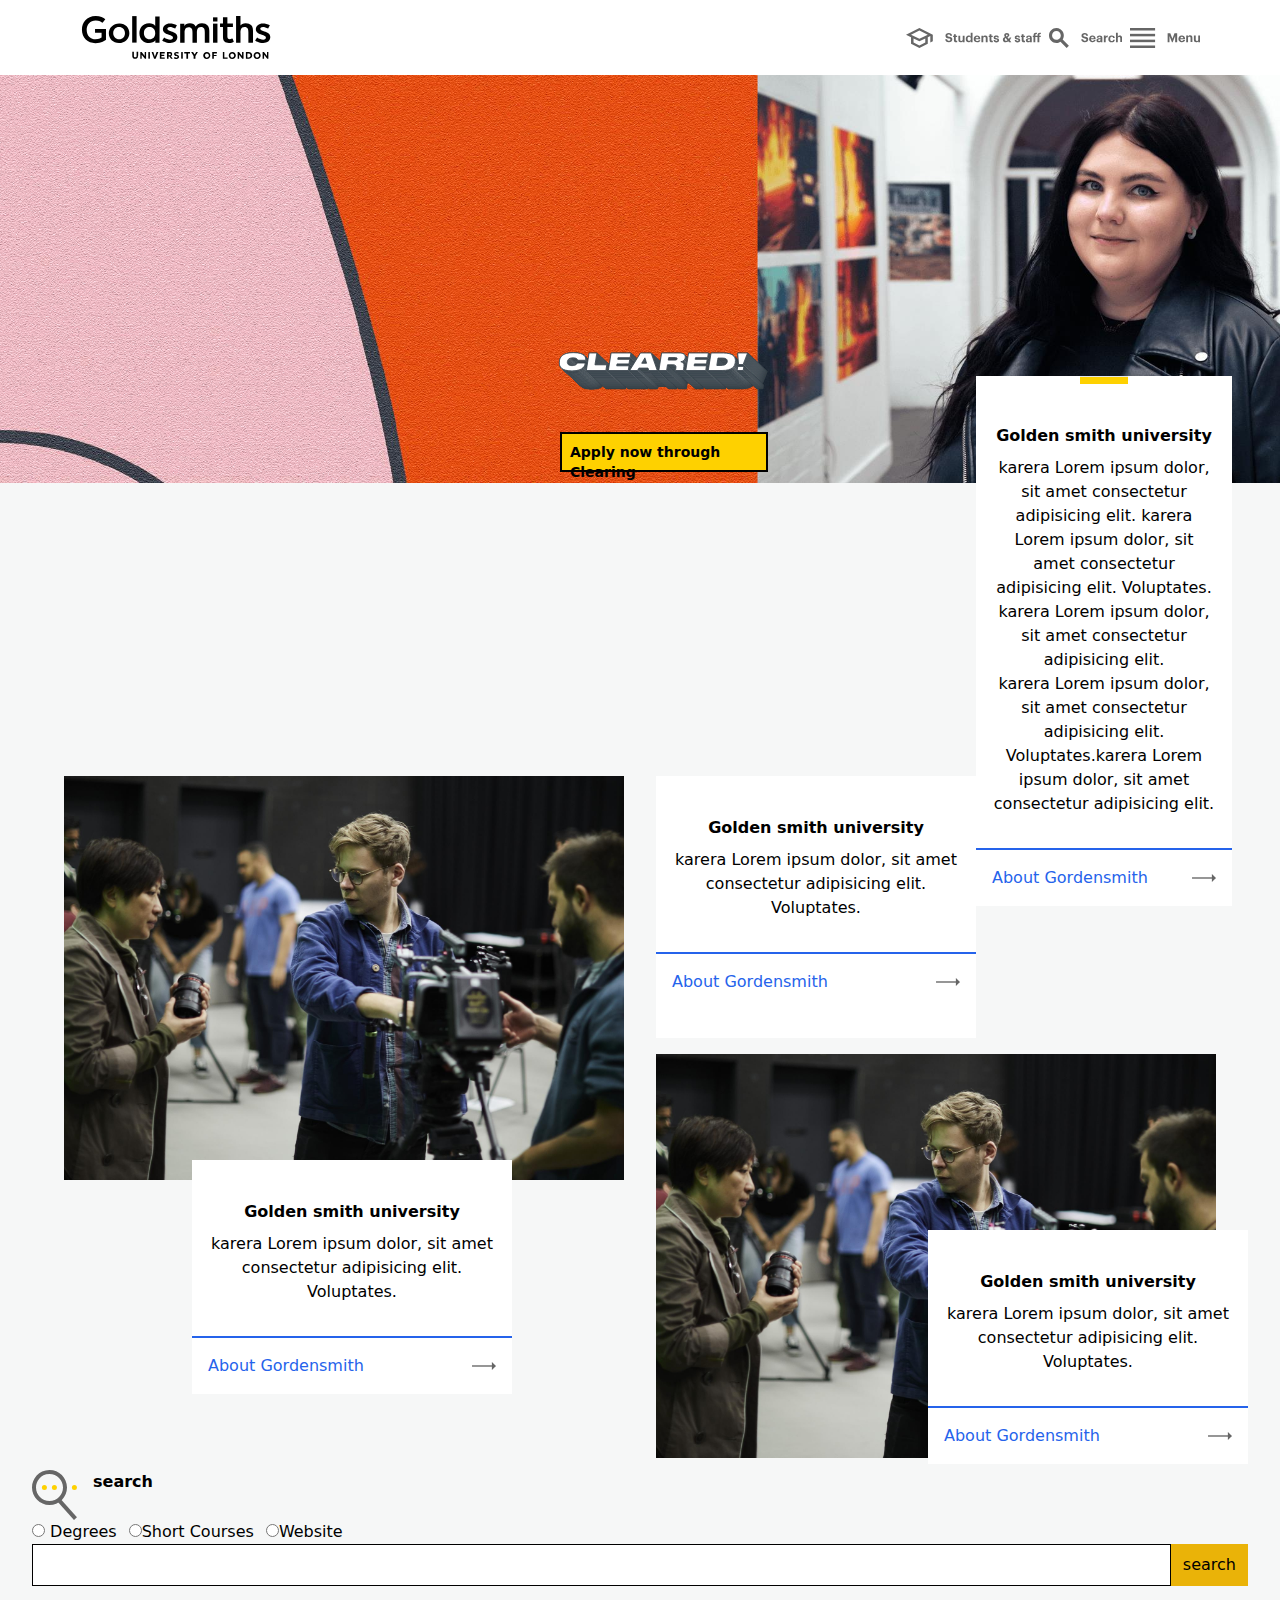
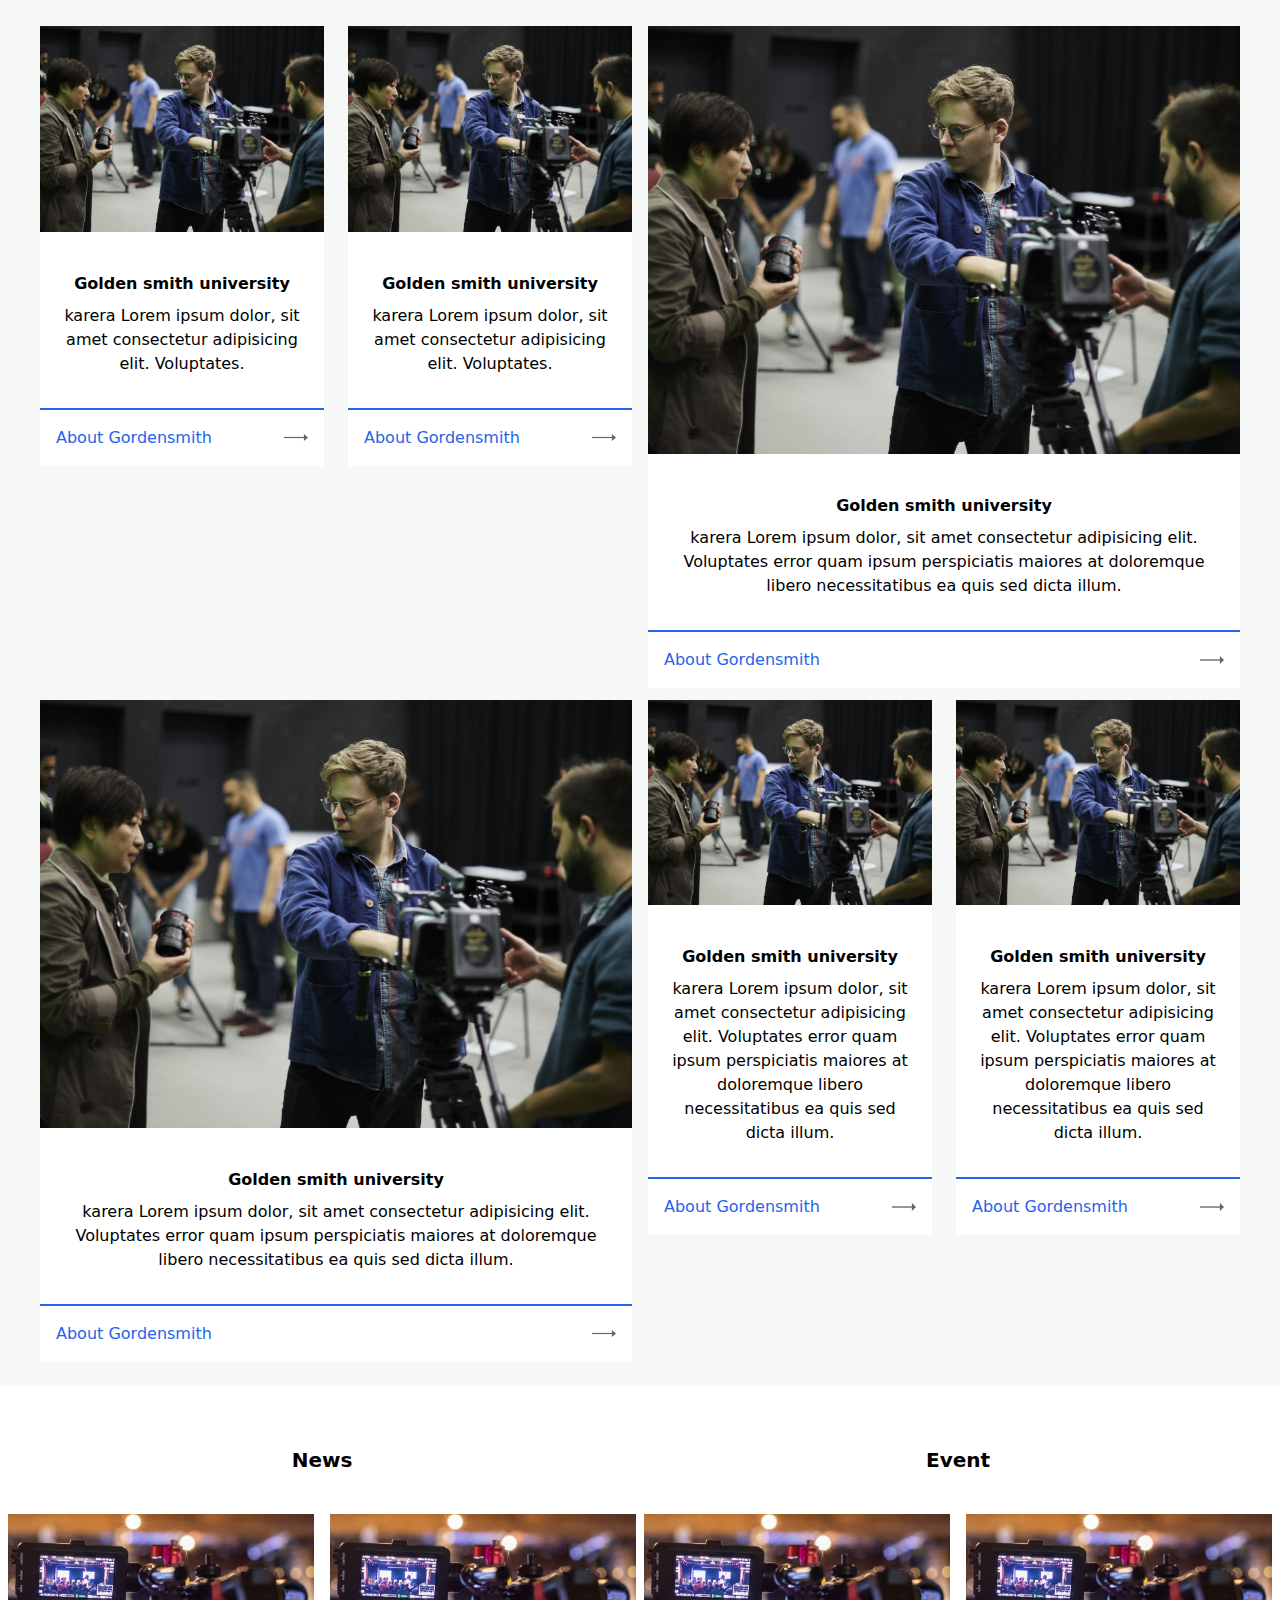
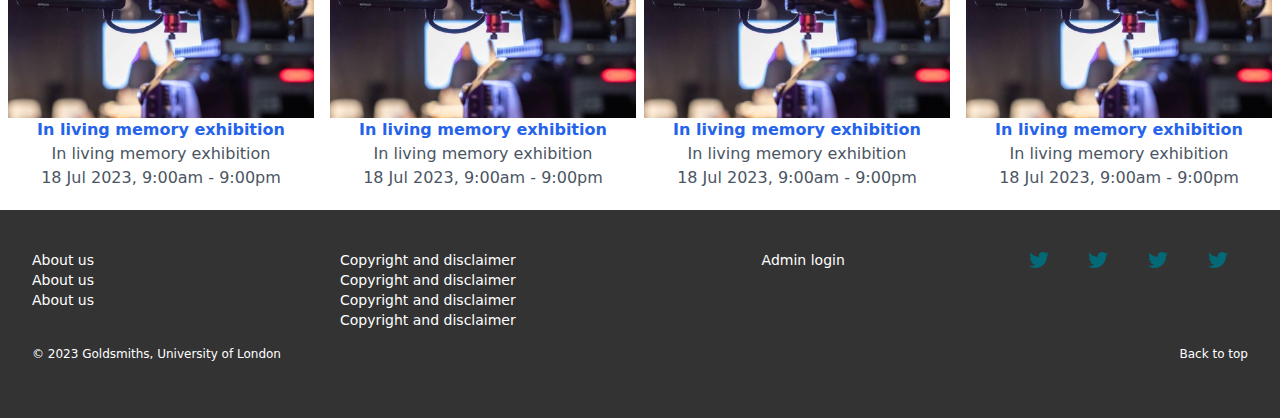
==== commit b3b42457: "new" ====
--- a/index.html
+++ b/index.html
@@ -91,11 +91,25 @@
 
                     </div>
                 </div>
-
-
-            </div>
-
-            <div class="h-screen hidden md:block"
+            </div>
+            <div class="absolute bg-white mt-80 right-4 mx-8 w-1/5">
+                <div class="pb-8 px-4 hidden md:block">
+                    <hr class="w-12 h-2 mt-0 bg-[#FED100] m-auto mb-8">
+                    <h1 class="text-center font-semibold py-2">Golden smith university</h1>
+                    <p class="text-center">karera Lorem ipsum dolor, sit amet consectetur adipisicing elit. karera Lorem ipsum dolor, sit amet consectetur adipisicing elit.
+                        Voluptates. karera Lorem ipsum dolor, sit amet consectetur adipisicing elit.</p>
+                        <p class="text-center">karera Lorem ipsum dolor, sit amet consectetur adipisicing elit.
+                            Voluptates.karera Lorem ipsum dolor, sit amet consectetur adipisicing elit.</p>
+                </div>
+                <div class=" py-4 px-4 lg:flex justify-between items-center border-blue-600 border-t-2">
+                    <p class="flex justify-between text-blue-600">
+                        About Gordensmith
+                    </p>
+                    <img src="./asset/icon-more-666.svg" alt="">
+                </div>
+
+            </div>
+            <div class="h-[80vh] hidden md:block"
                 style="background-image: url(./asset/clearing-homepage-1-compressed.jpeg); background-size:contain; background-repeat: no-repeat;">
 
             </div>
@@ -178,8 +192,8 @@
 
             <div class="md:grid gap-8 grid-cols-2 mx-16 hidden">
                 <div class="grid h-[32rem]">
-                    <div >
-                        <div class="absolute bg-white mt-72 ml-[8rem] mx-8 w-1/4">
+                    <div>
+                        <div class="absolute bg-white mt-96 ml-[8rem] mx-8 w-1/4">
                             <div class="py-8 px-4">
                                 <h1 class="text-center font-semibold py-2">Golden smith university</h1>
                                 <p class="text-center">karera Lorem ipsum dolor, sit amet consectetur adipisicing elit.
@@ -215,7 +229,7 @@
 
                     </div>
                     <div>
-                        <div class="absolute bg-white mr-0 mt-32 mx-8 w-2/5">
+                        <div class="absolute bg-white right-0 mt-44 mx-8 w-1/4">
                             <div class="py-8 px-4">
                                 <h1 class="text-center font-semibold py-2">Golden smith university</h1>
                                 <p class="text-center">karera Lorem ipsum dolor, sit amet consectetur adipisicing elit.
@@ -236,7 +250,6 @@
                     </div>
                 </div>
 
-                <div>1</div>
             </div>
 
         </div>
@@ -247,7 +260,7 @@
         <!--cvvvvvvvvvvvvvvvvvvvvvvvvvvvvvvvvvvvvvvvvvvvvvvvvvvv third divs ,,,,,,,,,,,,,,,,,,,,,,,,,,,,,,,,,,,,,,,,,,,,,,,,,,,,,,,,,,,,,,,,,,,,,,,,,,,,,,,,,,,,,,,,,,,,,,,,,-->
 
 
-        <div class='my-6 mx-2 md:mx-8 '>
+        <div class='my-10 mx-2 md:mx-8 '>
             <div class="flex gap-4 font-semibold">
                 <img src="./asset/icon-search.svg" alt="" srcset="">search
             </div>
@@ -451,10 +464,87 @@
                 </div>
                 <div>
                     <ul class="flex justify-around items-center text-sm">
-                        <li>tw</li>
-                        <li>tw</li>
-                        <li>tw</li>
-                        <li>tw</li>
+                        <li><svg class="w-5 h-5" viewBox="0 -2 20 20" version="1.1" xmlns="http://www.w3.org/2000/svg"
+                                xmlns:xlink="http://www.w3.org/1999/xlink" fill="#2f04c8" stroke="#2f04c8">
+                                <g id="SVGRepo_bgCarrier" stroke-width="0"></g>
+                                <g id="SVGRepo_tracerCarrier" stroke-linecap="round" stroke-linejoin="round"></g>
+                                <g id="SVGRepo_iconCarrier">
+                                    <title>twitter [#046976]</title>
+                                    <desc>Created with Sketch.</desc>
+                                    <defs> </defs>
+                                    <g id="Page-1" stroke="none" stroke-width="1" fill="none" fill-rule="evenodd">
+                                        <g id="Dribbble-Light-Preview" transform="translate(-60.000000, -7521.000000)"
+                                            fill="#046976">
+                                            <g id="icons" transform="translate(56.000000, 160.000000)">
+                                                <path
+                                                    d="M10.29,7377 C17.837,7377 21.965,7370.84365 21.965,7365.50546 C21.965,7365.33021 21.965,7365.15595 21.953,7364.98267 C22.756,7364.41163 23.449,7363.70276 24,7362.8915 C23.252,7363.21837 22.457,7363.433 21.644,7363.52751 C22.5,7363.02244 23.141,7362.2289 23.448,7361.2926 C22.642,7361.76321 21.761,7362.095 20.842,7362.27321 C19.288,7360.64674 16.689,7360.56798 15.036,7362.09796 C13.971,7363.08447 13.518,7364.55538 13.849,7365.95835 C10.55,7365.79492 7.476,7364.261 5.392,7361.73762 C4.303,7363.58363 4.86,7365.94457 6.663,7367.12996 C6.01,7367.11125 5.371,7366.93797 4.8,7366.62489 L4.8,7366.67608 C4.801,7368.5989 6.178,7370.2549 8.092,7370.63591 C7.488,7370.79836 6.854,7370.82199 6.24,7370.70483 C6.777,7372.35099 8.318,7373.47829 10.073,7373.51078 C8.62,7374.63513 6.825,7375.24554 4.977,7375.24358 C4.651,7375.24259 4.325,7375.22388 4,7375.18549 C5.877,7376.37088 8.06,7377 10.29,7376.99705"
+                                                    id="twitter-[#046976]"> </path>
+                                            </g>
+                                        </g>
+                                    </g>
+                                </g>
+                            </svg></li>
+                        <li><svg class="w-5 h-5" viewBox="0 -2 20 20" version="1.1" xmlns="http://www.w3.org/2000/svg"
+                                xmlns:xlink="http://www.w3.org/1999/xlink" fill="#2f04c8" stroke="#2f04c8">
+                                <g id="SVGRepo_bgCarrier" stroke-width="0"></g>
+                                <g id="SVGRepo_tracerCarrier" stroke-linecap="round" stroke-linejoin="round"></g>
+                                <g id="SVGRepo_iconCarrier">
+                                    <title>twitter [#046976]</title>
+                                    <desc>Created with Sketch.</desc>
+                                    <defs> </defs>
+                                    <g id="Page-1" stroke="none" stroke-width="1" fill="none" fill-rule="evenodd">
+                                        <g id="Dribbble-Light-Preview" transform="translate(-60.000000, -7521.000000)"
+                                            fill="#046976">
+                                            <g id="icons" transform="translate(56.000000, 160.000000)">
+                                                <path
+                                                    d="M10.29,7377 C17.837,7377 21.965,7370.84365 21.965,7365.50546 C21.965,7365.33021 21.965,7365.15595 21.953,7364.98267 C22.756,7364.41163 23.449,7363.70276 24,7362.8915 C23.252,7363.21837 22.457,7363.433 21.644,7363.52751 C22.5,7363.02244 23.141,7362.2289 23.448,7361.2926 C22.642,7361.76321 21.761,7362.095 20.842,7362.27321 C19.288,7360.64674 16.689,7360.56798 15.036,7362.09796 C13.971,7363.08447 13.518,7364.55538 13.849,7365.95835 C10.55,7365.79492 7.476,7364.261 5.392,7361.73762 C4.303,7363.58363 4.86,7365.94457 6.663,7367.12996 C6.01,7367.11125 5.371,7366.93797 4.8,7366.62489 L4.8,7366.67608 C4.801,7368.5989 6.178,7370.2549 8.092,7370.63591 C7.488,7370.79836 6.854,7370.82199 6.24,7370.70483 C6.777,7372.35099 8.318,7373.47829 10.073,7373.51078 C8.62,7374.63513 6.825,7375.24554 4.977,7375.24358 C4.651,7375.24259 4.325,7375.22388 4,7375.18549 C5.877,7376.37088 8.06,7377 10.29,7376.99705"
+                                                    id="twitter-[#046976]"> </path>
+                                            </g>
+                                        </g>
+                                    </g>
+                                </g>
+                            </svg></li>
+                        <li><svg class="w-5 h-5" viewBox="0 -2 20 20" version="1.1" xmlns="http://www.w3.org/2000/svg"
+                                xmlns:xlink="http://www.w3.org/1999/xlink" fill="#2f04c8" stroke="#2f04c8">
+                                <g id="SVGRepo_bgCarrier" stroke-width="0"></g>
+                                <g id="SVGRepo_tracerCarrier" stroke-linecap="round" stroke-linejoin="round"></g>
+                                <g id="SVGRepo_iconCarrier">
+                                    <title>twitter [#046976]</title>
+                                    <desc>Created with Sketch.</desc>
+                                    <defs> </defs>
+                                    <g id="Page-1" stroke="none" stroke-width="1" fill="none" fill-rule="evenodd">
+                                        <g id="Dribbble-Light-Preview" transform="translate(-60.000000, -7521.000000)"
+                                            fill="#046976">
+                                            <g id="icons" transform="translate(56.000000, 160.000000)">
+                                                <path
+                                                    d="M10.29,7377 C17.837,7377 21.965,7370.84365 21.965,7365.50546 C21.965,7365.33021 21.965,7365.15595 21.953,7364.98267 C22.756,7364.41163 23.449,7363.70276 24,7362.8915 C23.252,7363.21837 22.457,7363.433 21.644,7363.52751 C22.5,7363.02244 23.141,7362.2289 23.448,7361.2926 C22.642,7361.76321 21.761,7362.095 20.842,7362.27321 C19.288,7360.64674 16.689,7360.56798 15.036,7362.09796 C13.971,7363.08447 13.518,7364.55538 13.849,7365.95835 C10.55,7365.79492 7.476,7364.261 5.392,7361.73762 C4.303,7363.58363 4.86,7365.94457 6.663,7367.12996 C6.01,7367.11125 5.371,7366.93797 4.8,7366.62489 L4.8,7366.67608 C4.801,7368.5989 6.178,7370.2549 8.092,7370.63591 C7.488,7370.79836 6.854,7370.82199 6.24,7370.70483 C6.777,7372.35099 8.318,7373.47829 10.073,7373.51078 C8.62,7374.63513 6.825,7375.24554 4.977,7375.24358 C4.651,7375.24259 4.325,7375.22388 4,7375.18549 C5.877,7376.37088 8.06,7377 10.29,7376.99705"
+                                                    id="twitter-[#046976]"> </path>
+                                            </g>
+                                        </g>
+                                    </g>
+                                </g>
+                            </svg></li>
+                        <li><svg class="w-5 h-5" viewBox="0 -2 20 20" version="1.1" xmlns="http://www.w3.org/2000/svg"
+                                xmlns:xlink="http://www.w3.org/1999/xlink" fill="#2f04c8" stroke="#2f04c8">
+                                <g id="SVGRepo_bgCarrier" stroke-width="0"></g>
+                                <g id="SVGRepo_tracerCarrier" stroke-linecap="round" stroke-linejoin="round"></g>
+                                <g id="SVGRepo_iconCarrier">
+                                    <title>twitter [#046976]</title>
+                                    <desc>Created with Sketch.</desc>
+                                    <defs> </defs>
+                                    <g id="Page-1" stroke="none" stroke-width="1" fill="none" fill-rule="evenodd">
+                                        <g id="Dribbble-Light-Preview" transform="translate(-60.000000, -7521.000000)"
+                                            fill="#046976">
+                                            <g id="icons" transform="translate(56.000000, 160.000000)">
+                                                <path
+                                                    d="M10.29,7377 C17.837,7377 21.965,7370.84365 21.965,7365.50546 C21.965,7365.33021 21.965,7365.15595 21.953,7364.98267 C22.756,7364.41163 23.449,7363.70276 24,7362.8915 C23.252,7363.21837 22.457,7363.433 21.644,7363.52751 C22.5,7363.02244 23.141,7362.2289 23.448,7361.2926 C22.642,7361.76321 21.761,7362.095 20.842,7362.27321 C19.288,7360.64674 16.689,7360.56798 15.036,7362.09796 C13.971,7363.08447 13.518,7364.55538 13.849,7365.95835 C10.55,7365.79492 7.476,7364.261 5.392,7361.73762 C4.303,7363.58363 4.86,7365.94457 6.663,7367.12996 C6.01,7367.11125 5.371,7366.93797 4.8,7366.62489 L4.8,7366.67608 C4.801,7368.5989 6.178,7370.2549 8.092,7370.63591 C7.488,7370.79836 6.854,7370.82199 6.24,7370.70483 C6.777,7372.35099 8.318,7373.47829 10.073,7373.51078 C8.62,7374.63513 6.825,7375.24554 4.977,7375.24358 C4.651,7375.24259 4.325,7375.22388 4,7375.18549 C5.877,7376.37088 8.06,7377 10.29,7376.99705"
+                                                    id="twitter-[#046976]"> </path>
+                                            </g>
+                                        </g>
+                                    </g>
+                                </g>
+                            </svg></li>
+
                     </ul>
                 </div>
             </div>
@@ -468,4 +558,7 @@
     </div>
 </body>
 
-</html>+</html>
+
+
+
--- a/CSS/output.css
+++ b/CSS/output.css
@@ -594,6 +594,18 @@
   top: 48%;
 }
 
+.right-0 {
+  right: 0px;
+}
+
+.right-2 {
+  right: 0.5rem;
+}
+
+.right-4 {
+  right: 1rem;
+}
+
 .-z-10 {
   z-index: -10;
 }
@@ -604,6 +616,10 @@
 
 .z-50 {
   z-index: 50;
+}
+
+.z-40 {
+  z-index: 40;
 }
 
 .m-0 {
@@ -722,6 +738,50 @@
   margin-left: 8rem;
 }
 
+.mt-96 {
+  margin-top: 24rem;
+}
+
+.mt-40 {
+  margin-top: 10rem;
+}
+
+.-mr-0 {
+  margin-right: -0px;
+}
+
+.-mr-2 {
+  margin-right: -0.5rem;
+}
+
+.-mr-6 {
+  margin-right: -1.5rem;
+}
+
+.-mr-20 {
+  margin-right: -5rem;
+}
+
+.-ml-20 {
+  margin-left: -5rem;
+}
+
+.ml-20 {
+  margin-left: 5rem;
+}
+
+.mt-44 {
+  margin-top: 11rem;
+}
+
+.mb-8 {
+  margin-bottom: 2rem;
+}
+
+.mt-80 {
+  margin-top: 20rem;
+}
+
 .flex {
   display: flex;
 }
@@ -822,6 +882,22 @@
   height: 3.5rem;
 }
 
+.h-\[screen\] {
+  height: screen;
+}
+
+.h-\[90vh\] {
+  height: 90vh;
+}
+
+.h-\[70vh\] {
+  height: 70vh;
+}
+
+.h-\[80vh\] {
+  height: 80vh;
+}
+
 .w-12 {
   width: 3rem;
 }
@@ -914,8 +990,24 @@
   width: 50%;
 }
 
+.w-5 {
+  width: 1.25rem;
+}
+
+.w-1\/5 {
+  width: 20%;
+}
+
+.w-\[25rem\] {
+  width: 25rem;
+}
+
 .flex-1 {
   flex: 1 1 0%;
+}
+
+.transform {
+  transform: translate(var(--tw-translate-x), var(--tw-translate-y)) rotate(var(--tw-rotate)) skewX(var(--tw-skew-x)) skewY(var(--tw-skew-y)) scaleX(var(--tw-scale-x)) scaleY(var(--tw-scale-y));
 }
 
 .grid-cols-1 {
@@ -1165,6 +1257,10 @@
   padding-bottom: 1.5rem;
 }
 
+.pb-8 {
+  padding-bottom: 2rem;
+}
+
 .text-center {
   text-align: center;
 }
@@ -1218,6 +1314,12 @@
 
 .focus\:no-underline:focus {
   text-decoration-line: none;
+}
+
+@media (min-width: 640px) {
+  .sm\:z-40 {
+    z-index: 40;
+  }
 }
 
 @media (min-width: 768px) {
@@ -1260,8 +1362,20 @@
 }
 
 @media (min-width: 1024px) {
+  .lg\:-z-40 {
+    z-index: -40;
+  }
+
+  .lg\:z-40 {
+    z-index: 40;
+  }
+
   .lg\:block {
     display: block;
+  }
+
+  .lg\:flex {
+    display: flex;
   }
 
   .lg\:hidden {
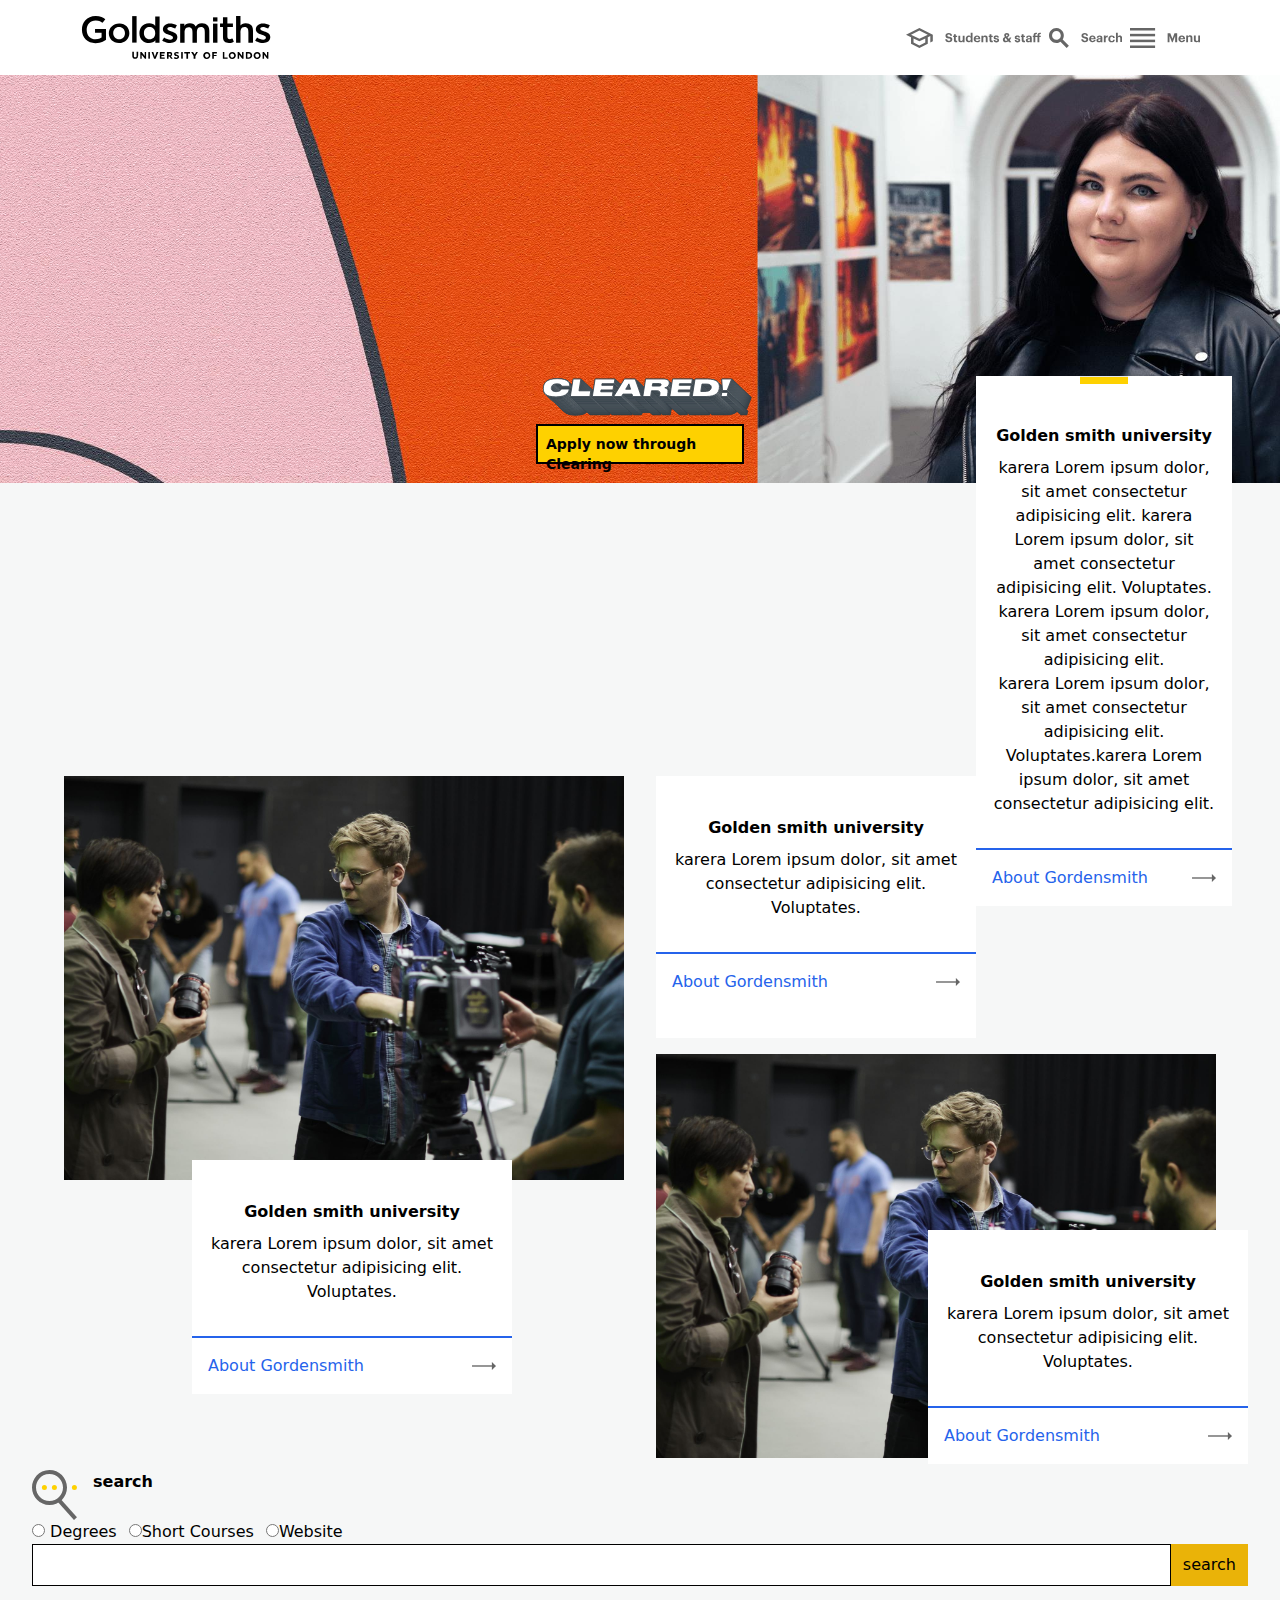
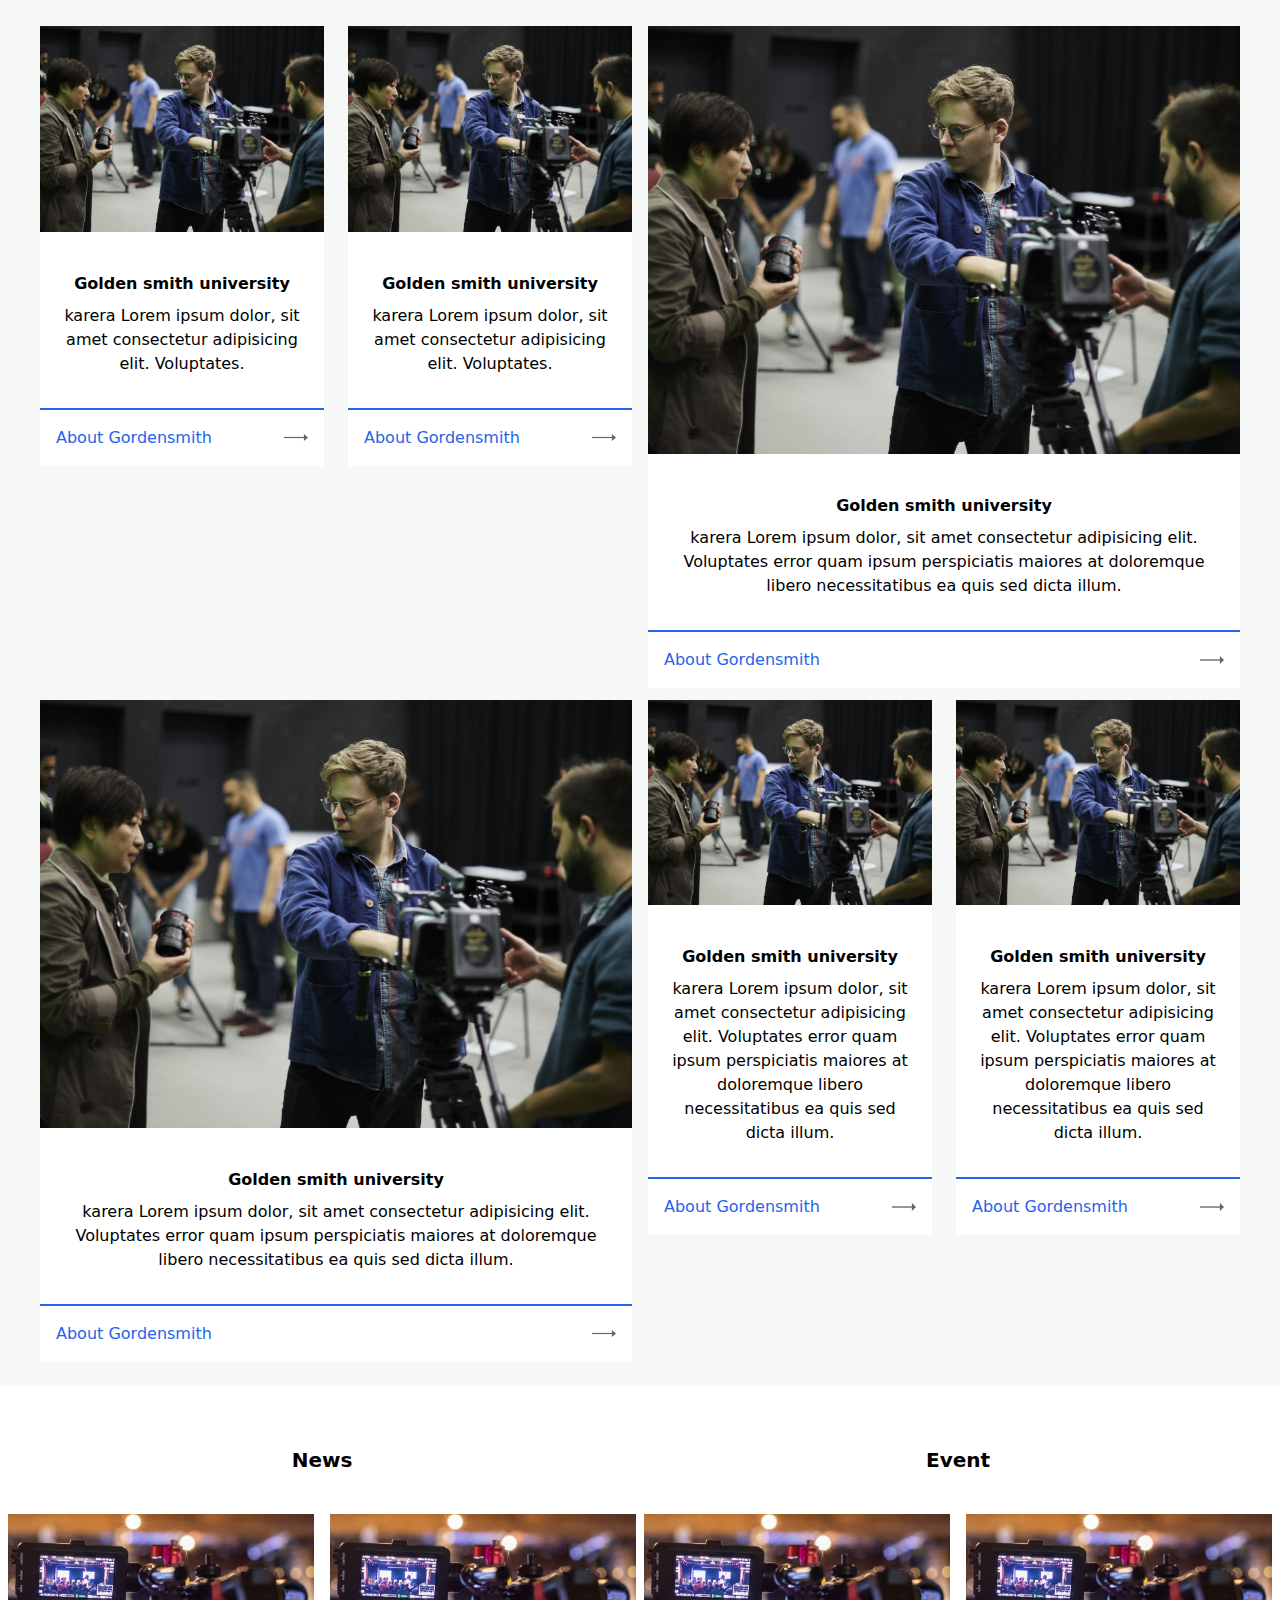
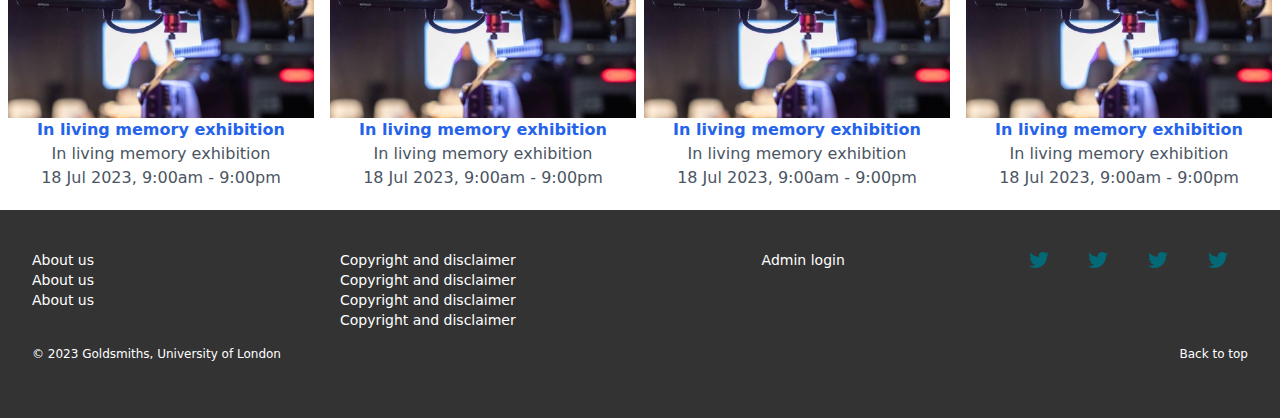
==== commit 6bf0aaef: "newone" ====
--- a/index.html
+++ b/index.html
@@ -92,7 +92,7 @@
                     </div>
                 </div>
             </div>
-            <div class="absolute bg-white mt-80 right-4 mx-8 w-1/5">
+            <div class=" absolute lg:block bg-white mt-80 right-4 mx-8 w-1/5">
                 <div class="pb-8 px-4 hidden md:block">
                     <hr class="w-12 h-2 mt-0 bg-[#FED100] m-auto mb-8">
                     <h1 class="text-center font-semibold py-2">Golden smith university</h1>
@@ -109,14 +109,14 @@
                 </div>
 
             </div>
-            <div class="h-[80vh] hidden md:block"
+            <div class="h-[80vh] hidden md:flex flex-col justify-center items-center "
                 style="background-image: url(./asset/clearing-homepage-1-compressed.jpeg); background-size:contain; background-repeat: no-repeat;">
-
-            </div>
-            <img class="h-14 absolute right-[40%] top-[38%]" src="./asset/CLEARED[79].svg" alt="" srcset="">
-            <p
-                class="h-10 absolute w-52 right-[40%] top-[48%] bg-[#FED100] text-sm font-semibold pt-2 pl-2 border-2 border-black">
-                Apply now through Clearing</p>
+                <img class="h-14" src="./asset/CLEARED[79].svg" alt="" srcset="">
+                <p
+                    class="h-10  w-52 bg-[#FED100] text-sm font-semibold pt-2 pl-2 border-2 border-black">
+                    Apply now through Clearing</p>
+            </div>
+            
             <!-- second divs -->
             <div class="grid gap-2 items-center justify-center md:grid-cols-2 mt-60 px-4 md:hidden">
                 <div class="grid h-[32rem] md:w-1/2">
--- a/CSS/output.css
+++ b/CSS/output.css
@@ -782,6 +782,10 @@
   margin-top: 20rem;
 }
 
+.block {
+  display: block;
+}
+
 .flex {
   display: flex;
 }
@@ -1048,6 +1052,10 @@
 
 .grid-rows-\[40\%\2c auto\] {
   grid-template-rows: 40% auto;
+}
+
+.flex-col {
+  flex-direction: column;
 }
 
 .items-center {
@@ -1362,6 +1370,10 @@
 }
 
 @media (min-width: 1024px) {
+  .lg\:absolute {
+    position: absolute;
+  }
+
   .lg\:-z-40 {
     z-index: -40;
   }
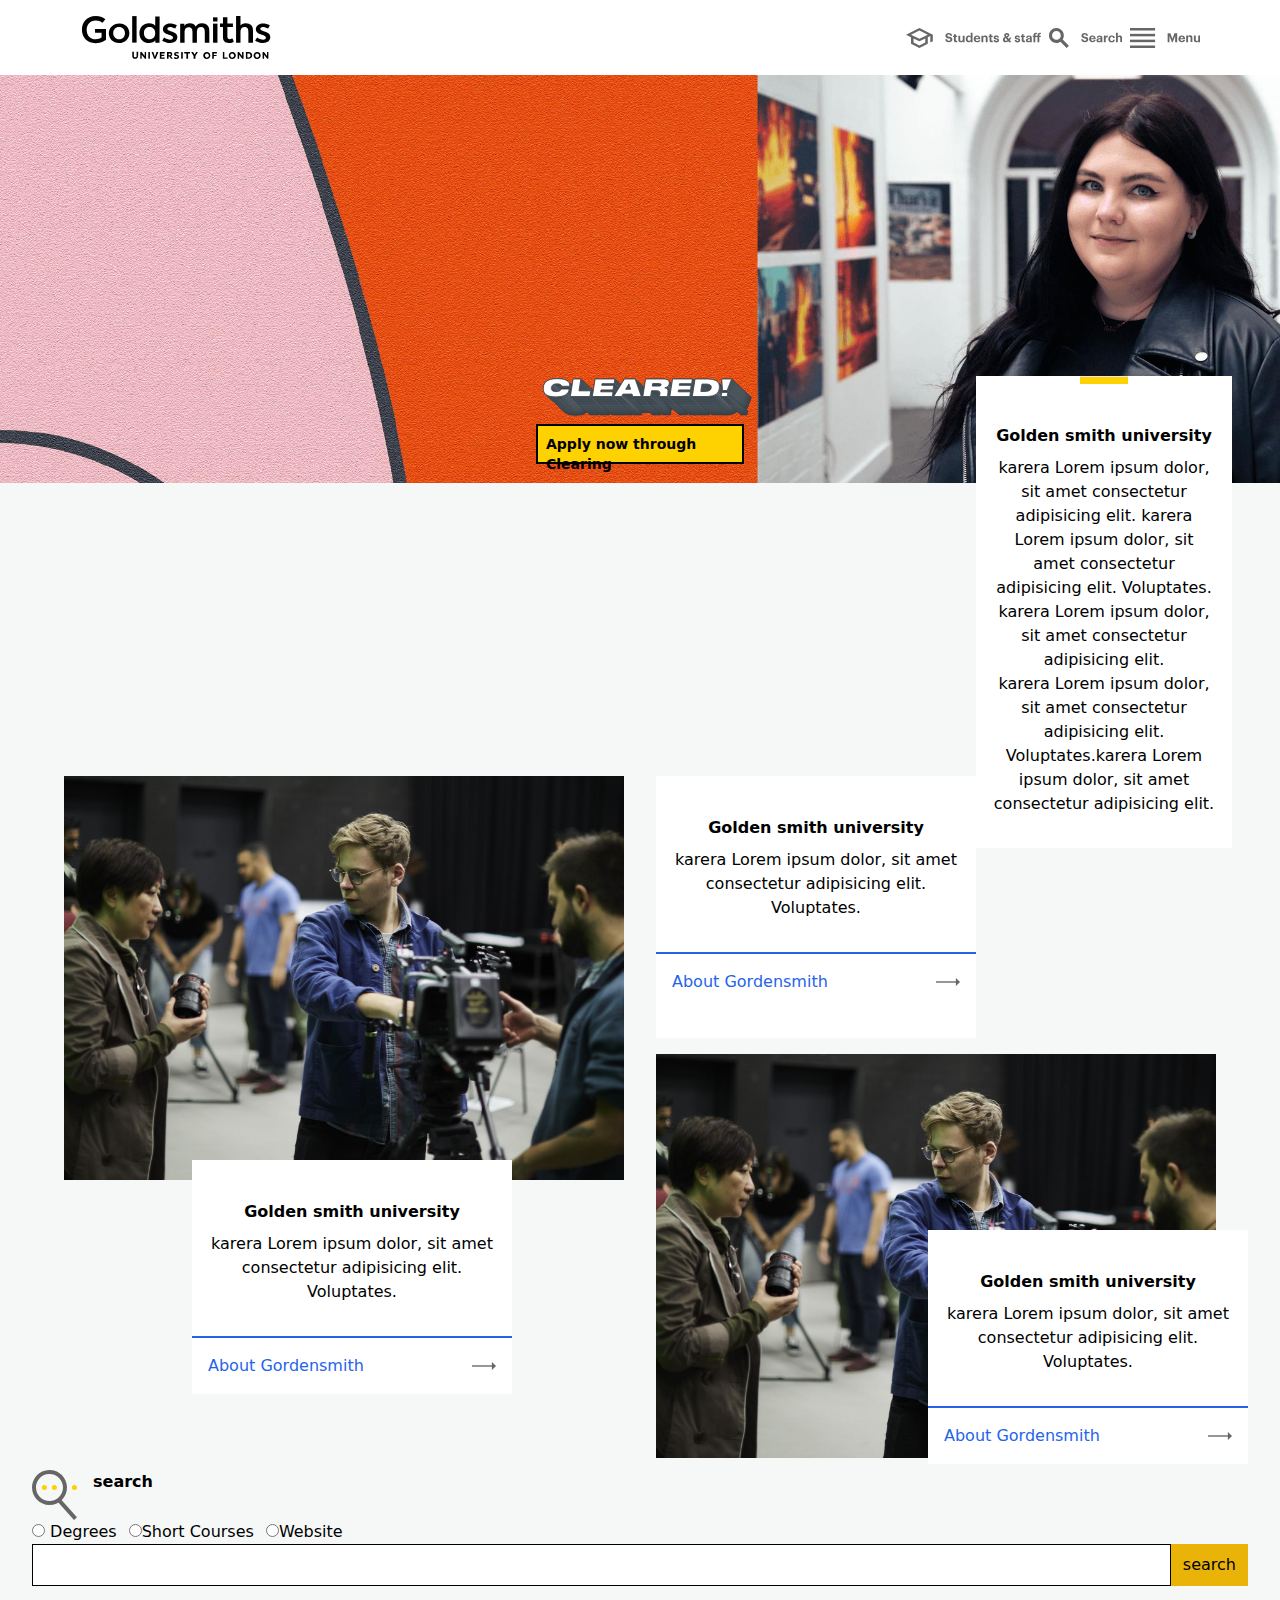
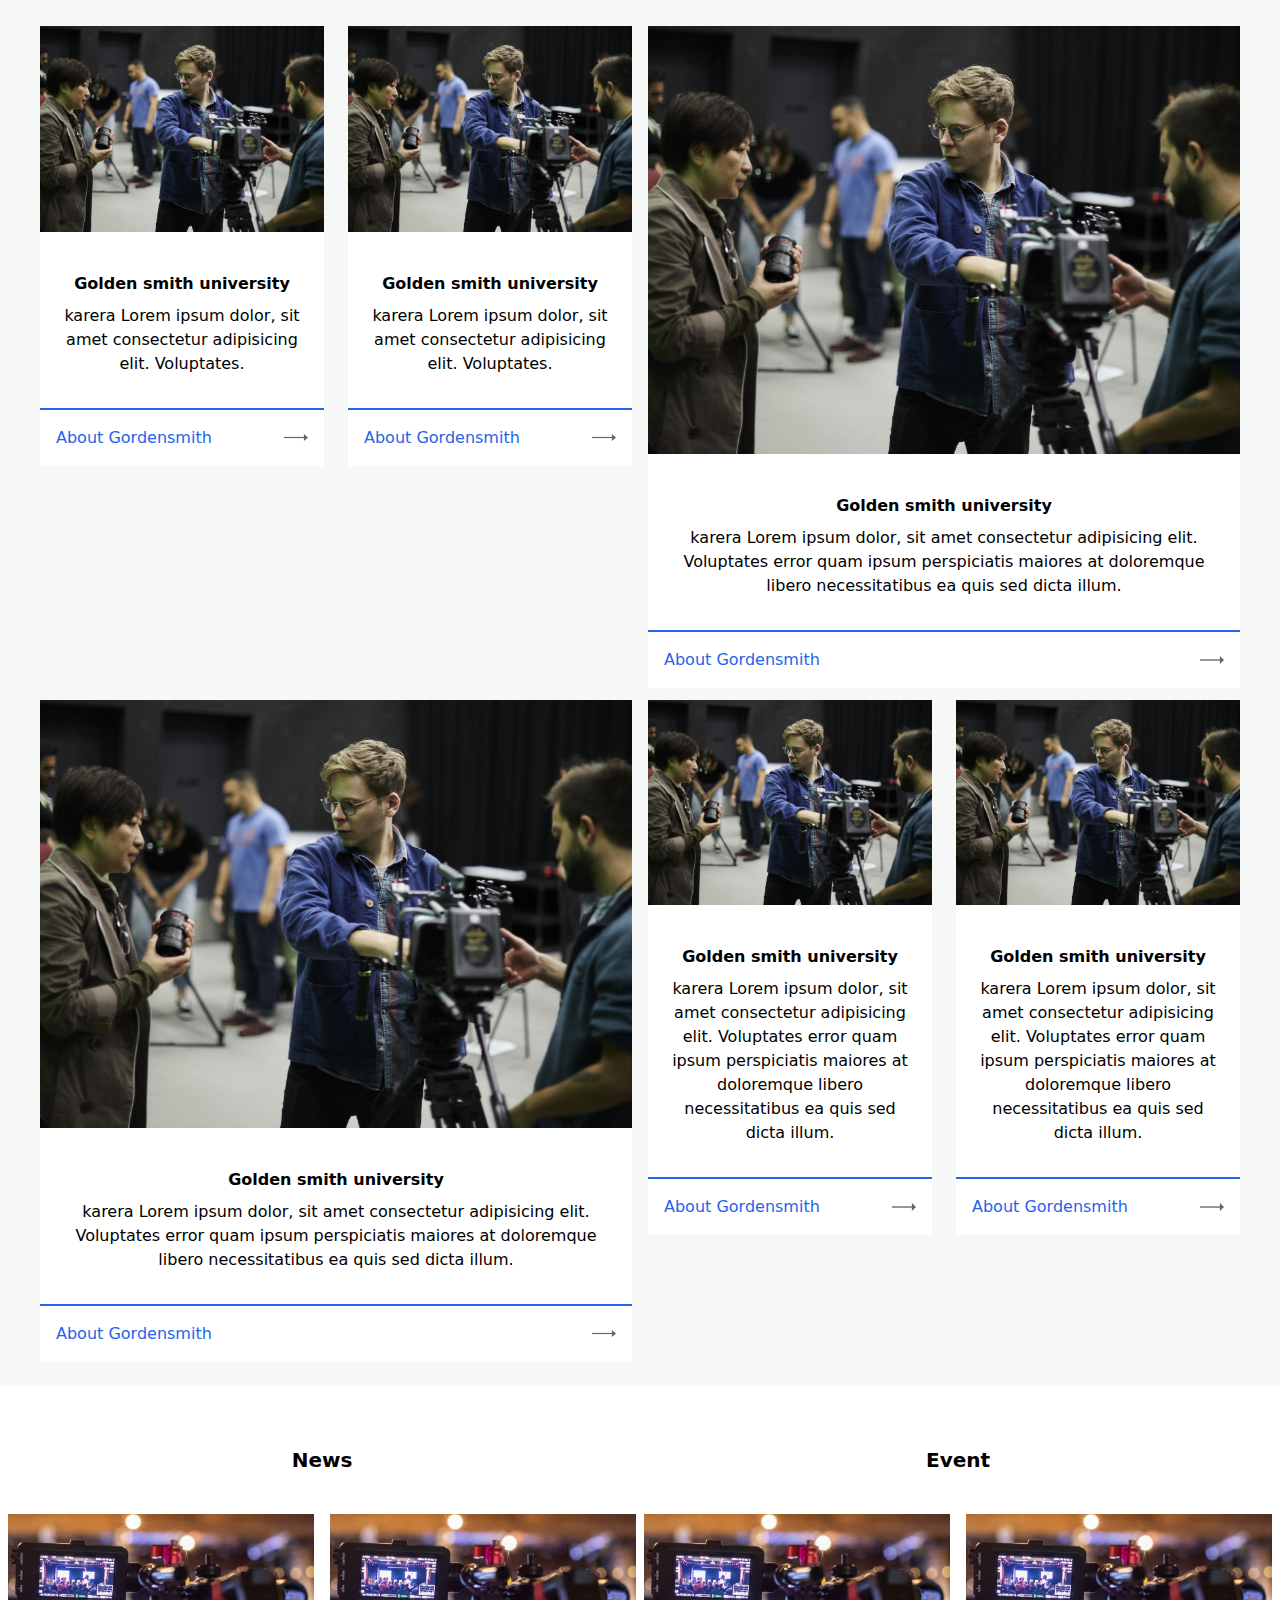
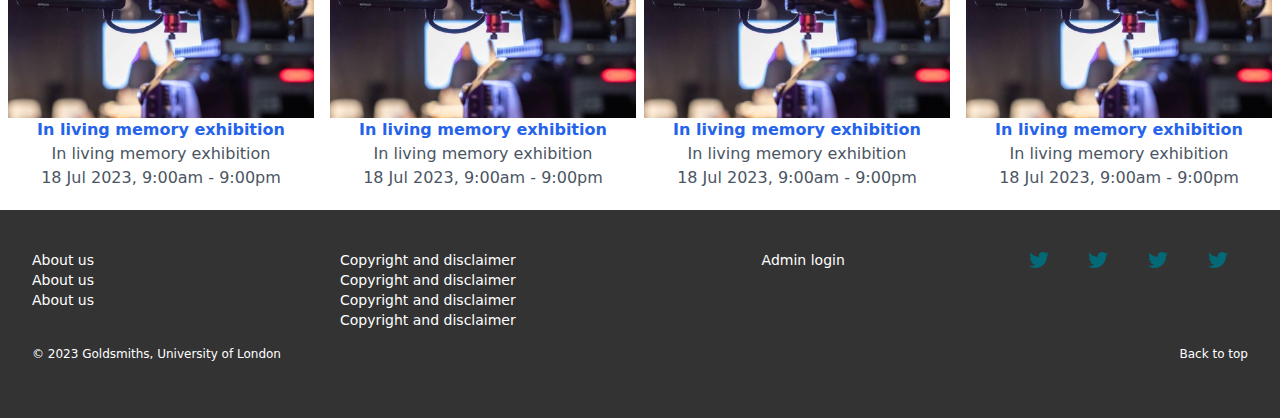
==== commit ce347119: "newone" ====
--- a/index.html
+++ b/index.html
@@ -101,12 +101,7 @@
                         <p class="text-center">karera Lorem ipsum dolor, sit amet consectetur adipisicing elit.
                             Voluptates.karera Lorem ipsum dolor, sit amet consectetur adipisicing elit.</p>
                 </div>
-                <div class=" py-4 px-4 lg:flex justify-between items-center border-blue-600 border-t-2">
-                    <p class="flex justify-between text-blue-600">
-                        About Gordensmith
-                    </p>
-                    <img src="./asset/icon-more-666.svg" alt="">
-                </div>
+                
 
             </div>
             <div class="h-[80vh] hidden md:flex flex-col justify-center items-center "
@@ -146,7 +141,7 @@
                 <div class="md:w-1/2">
                     <div class="bg-white mt-10 mx-2 my-4 flex justify-start">
                         <div>
-                            <div class="py-8 px-4 w-[200px]">
+                            <div class="py-8 px-4">
                                 <h1 class="text-center font-semibold py-2">Golden smith university</h1>
                                 <p class="text-center">karera Lorem ipsum dolor, sit amet consectetur adipisicing elit.
                                     Voluptates
--- a/CSS/output.css
+++ b/CSS/output.css
@@ -1006,6 +1006,10 @@
   width: 25rem;
 }
 
+.w-\[40rem\] {
+  width: 40rem;
+}
+
 .flex-1 {
   flex: 1 1 0%;
 }
